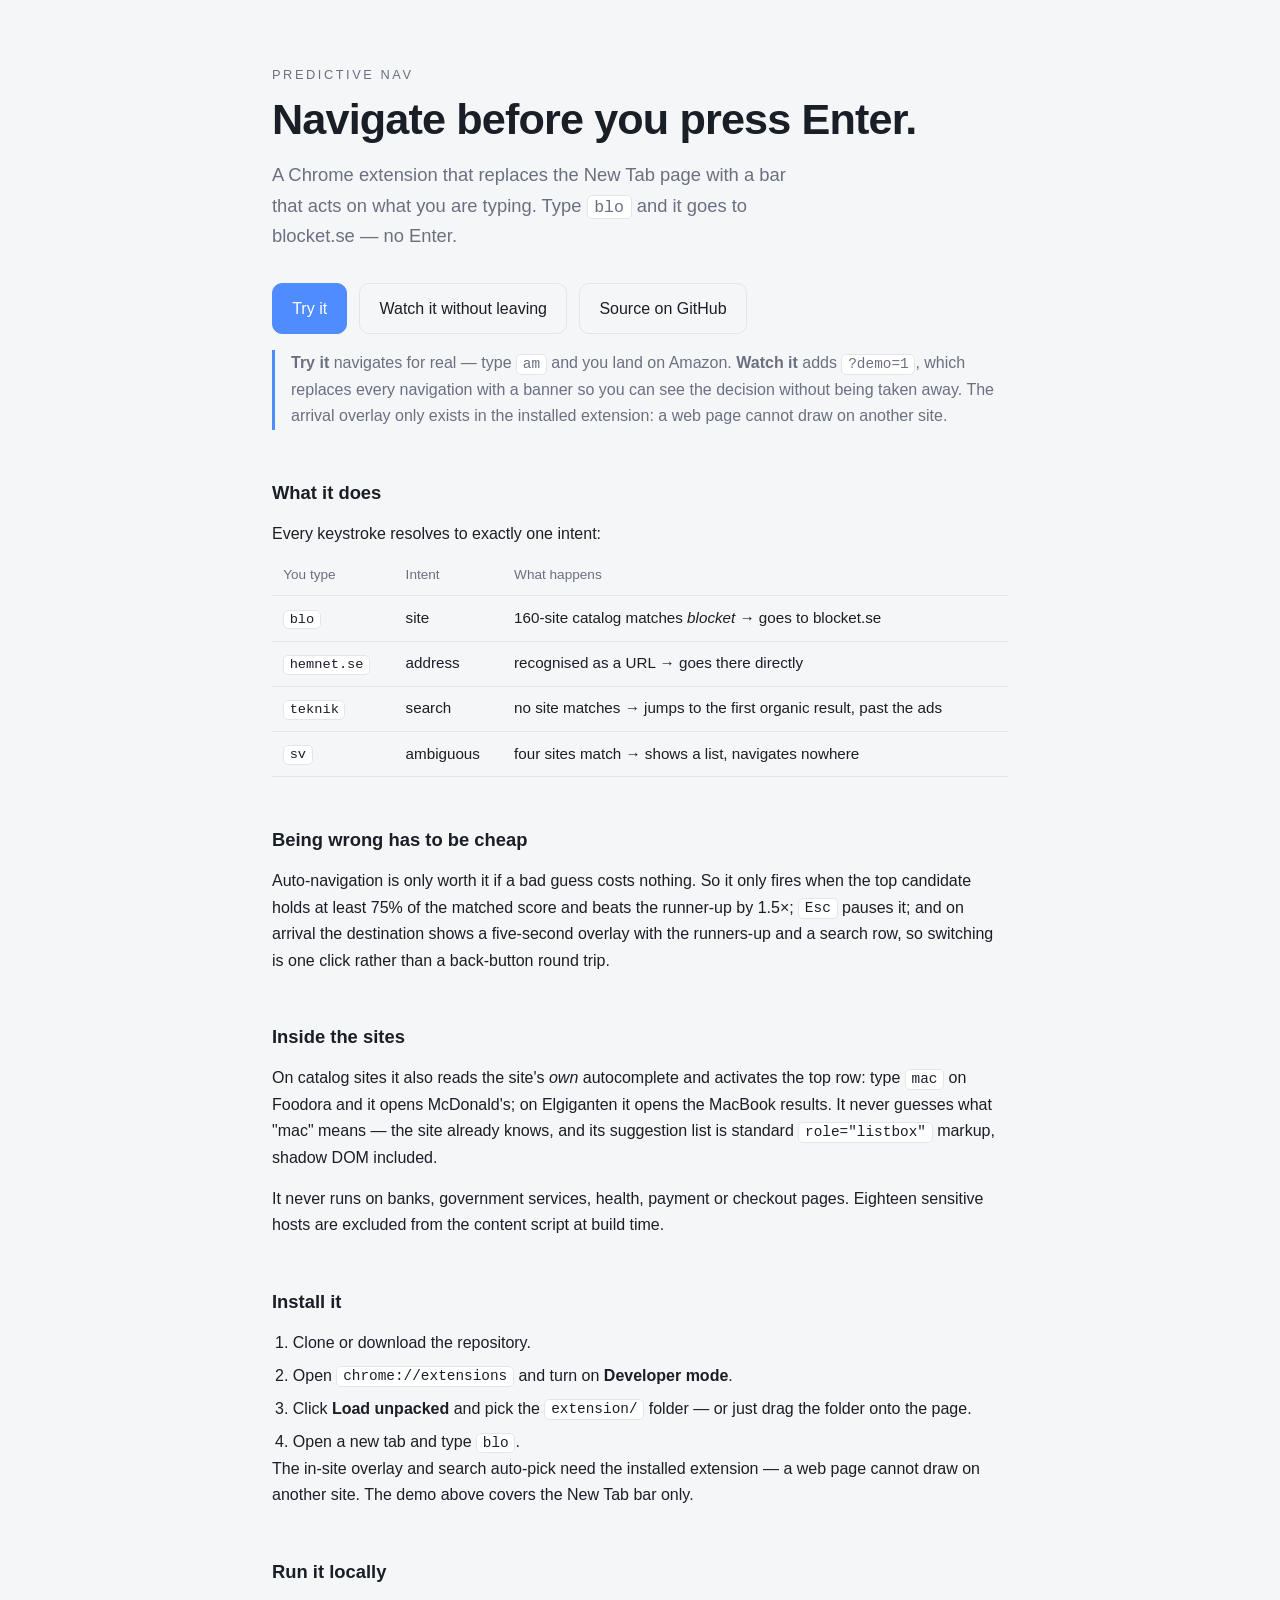
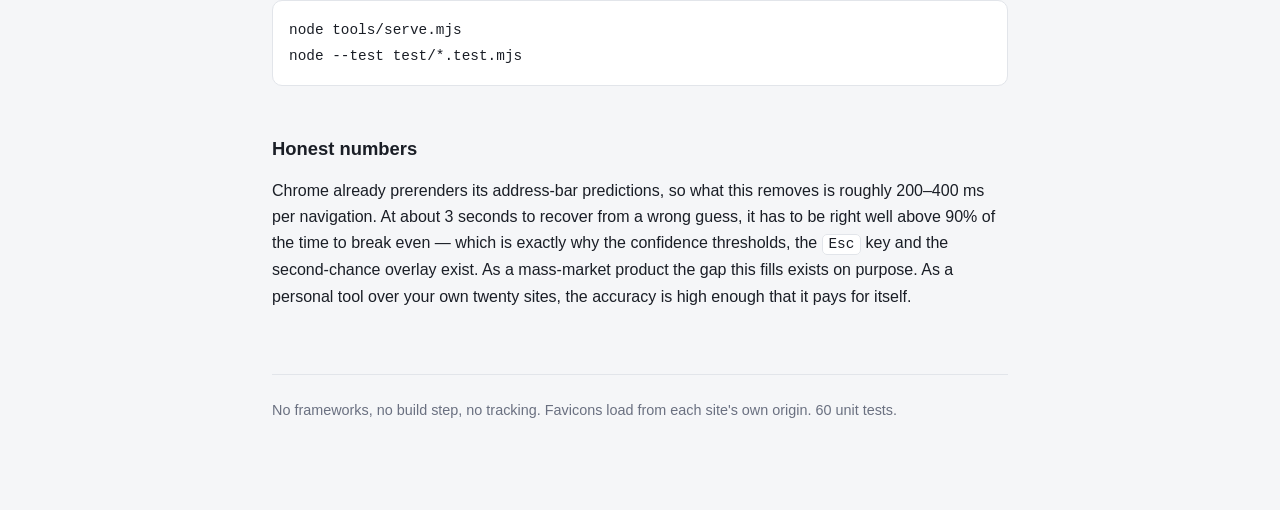
==== index.html @ 065c059c "Drop the demo preview panel — it read as a gate before navigating Demo mode rendered the arrival ove" ====
<!doctype html>
<html lang="en">
  <head>
    <meta charset="utf-8" />
    <meta name="viewport" content="width=device-width, initial-scale=1" />
    <title>Predictive Nav — navigate before you press Enter</title>
    <meta
      name="description"
      content="A Chrome extension that predicts the site you are typing and navigates before you press Enter."
    />
    <style>
      :root {
        --bg: #0f1115;
        --surface: #1a1e26;
        --text: #e8eaf0;
        --text-dim: #8a90a0;
        --accent: #4f8cff;
        --border: #262b36;
      }
      @media (prefers-color-scheme: light) {
        :root {
          --bg: #f5f6f8;
          --surface: #fff;
          --text: #1a1e26;
          --text-dim: #6a7080;
          --border: #e2e5ea;
        }
      }
      * {
        box-sizing: border-box;
        margin: 0;
      }
      body {
        background: var(--bg);
        color: var(--text);
        font: 16px/1.65 -apple-system, BlinkMacSystemFont, "Segoe UI", sans-serif;
        padding: 4rem 1.5rem 6rem;
      }
      main {
        max-width: 46rem;
        margin: 0 auto;
      }
      .eyebrow {
        font-size: 0.8rem;
        letter-spacing: 0.2em;
        text-transform: uppercase;
        color: var(--text-dim);
      }
      h1 {
        font-size: clamp(1.9rem, 5vw, 2.7rem);
        line-height: 1.15;
        margin: 0.6rem 0 1rem;
        letter-spacing: -0.02em;
      }
      .lede {
        font-size: 1.15rem;
        color: var(--text-dim);
        max-width: 34rem;
      }
      h2 {
        font-size: 1.15rem;
        margin: 3rem 0 0.8rem;
      }
      p + p {
        margin-top: 0.9rem;
      }
      a {
        color: var(--accent);
      }
      .actions {
        display: flex;
        flex-wrap: wrap;
        gap: 0.75rem;
        margin-top: 2rem;
      }
      .btn {
        display: inline-block;
        padding: 0.7rem 1.2rem;
        border-radius: 10px;
        border: 1px solid var(--border);
        text-decoration: none;
        color: var(--text);
        font-weight: 500;
      }
      .btn.primary {
        background: var(--accent);
        border-color: var(--accent);
        color: #fff;
      }
      table {
        width: 100%;
        border-collapse: collapse;
        margin-top: 0.5rem;
        font-size: 0.95rem;
      }
      th,
      td {
        text-align: left;
        padding: 0.55rem 0.7rem;
        border-bottom: 1px solid var(--border);
        vertical-align: top;
      }
      th {
        color: var(--text-dim);
        font-weight: 500;
        font-size: 0.85rem;
      }
      code,
      kbd {
        font-family: ui-monospace, SFMono-Regular, Menlo, monospace;
        font-size: 0.9em;
        background: var(--surface);
        border: 1px solid var(--border);
        border-radius: 5px;
        padding: 0.1em 0.4em;
      }
      pre {
        background: var(--surface);
        border: 1px solid var(--border);
        border-radius: 10px;
        padding: 1rem;
        overflow-x: auto;
        margin-top: 0.8rem;
      }
      pre code {
        background: none;
        border: 0;
        padding: 0;
      }
      .note {
        border-left: 3px solid var(--accent);
        padding-left: 1rem;
        color: var(--text-dim);
        margin-top: 1rem;
      }
      ol {
        padding-left: 1.3rem;
      }
      li + li {
        margin-top: 0.4rem;
      }
      footer {
        margin-top: 4rem;
        padding-top: 1.5rem;
        border-top: 1px solid var(--border);
        color: var(--text-dim);
        font-size: 0.9rem;
      }
    </style>
  </head>
  <body>
    <main>
      <p class="eyebrow">Predictive Nav</p>
      <h1>Navigate before you press Enter.</h1>
      <p class="lede">
        A Chrome extension that replaces the New Tab page with a bar that acts on what
        you are typing. Type <code>blo</code> and it goes to blocket.se — no Enter.
      </p>

      <div class="actions">
        <a class="btn primary" href="extension/newtab.html">Try it</a>
        <a class="btn" href="extension/newtab.html?demo=1">Watch it without leaving</a>
        <a class="btn" href="https://github.com/josefanderberg/predictive-nav">Source on GitHub</a>
      </div>

      <p class="note">
        <strong>Try it</strong> navigates for real — type <code>am</code> and you land on
        Amazon. <strong>Watch it</strong> adds <code>?demo=1</code>, which replaces every
        navigation with a banner so you can see the decision without being taken away.
        The arrival overlay only exists in the installed extension: a web page cannot
        draw on another site.
      </p>

      <h2>What it does</h2>
      <p>Every keystroke resolves to exactly one intent:</p>
      <table>
        <tr>
          <th>You type</th>
          <th>Intent</th>
          <th>What happens</th>
        </tr>
        <tr>
          <td><code>blo</code></td>
          <td>site</td>
          <td>160-site catalog matches <em>blocket</em> → goes to blocket.se</td>
        </tr>
        <tr>
          <td><code>hemnet.se</code></td>
          <td>address</td>
          <td>recognised as a URL → goes there directly</td>
        </tr>
        <tr>
          <td><code>teknik</code></td>
          <td>search</td>
          <td>no site matches → jumps to the first organic result, past the ads</td>
        </tr>
        <tr>
          <td><code>sv</code></td>
          <td>ambiguous</td>
          <td>four sites match → shows a list, navigates nowhere</td>
        </tr>
      </table>

      <h2>Being wrong has to be cheap</h2>
      <p>
        Auto-navigation is only worth it if a bad guess costs nothing. So it only fires
        when the top candidate holds at least 75% of the matched score and beats the
        runner-up by 1.5×; <kbd>Esc</kbd> pauses it; and on arrival the destination shows
        a five-second overlay with the runners-up and a search row, so switching is one
        click rather than a back-button round trip.
      </p>

      <h2>Inside the sites</h2>
      <p>
        On catalog sites it also reads the site's <em>own</em> autocomplete and activates
        the top row: type <code>mac</code> on Foodora and it opens McDonald's; on
        Elgiganten it opens the MacBook results. It never guesses what "mac" means — the
        site already knows, and its suggestion list is standard
        <code>role="listbox"</code> markup, shadow DOM included.
      </p>
      <p>
        It never runs on banks, government services, health, payment or checkout pages.
        Eighteen sensitive hosts are excluded from the content script at build time.
      </p>

      <h2>Install it</h2>
      <ol>
        <li>Clone or download the repository.</li>
        <li>Open <code>chrome://extensions</code> and turn on <strong>Developer mode</strong>.</li>
        <li>Click <strong>Load unpacked</strong> and pick the <code>extension/</code> folder — or just drag the folder onto the page.</li>
        <li>Open a new tab and type <code>blo</code>.</li>
      </ol>
      <p>
        The in-site overlay and search auto-pick need the installed extension — a web page
        cannot draw on another site. The demo above covers the New Tab bar only.
      </p>

      <h2>Run it locally</h2>
      <pre><code>node tools/serve.mjs
node --test test/*.test.mjs</code></pre>

      <h2>Honest numbers</h2>
      <p>
        Chrome already prerenders its address-bar predictions, so what this removes is
        roughly 200–400 ms per navigation. At about 3 seconds to recover from a wrong
        guess, it has to be right well above 90% of the time to break even — which is
        exactly why the confidence thresholds, the <kbd>Esc</kbd> key and the
        second-chance overlay exist. As a mass-market product the gap this fills exists
        on purpose. As a personal tool over your own twenty sites, the accuracy is high
        enough that it pays for itself.
      </p>

      <footer>
        No frameworks, no build step, no tracking. Favicons load from each site's own
        origin. 60 unit tests.
      </footer>
    </main>
  </body>
</html>
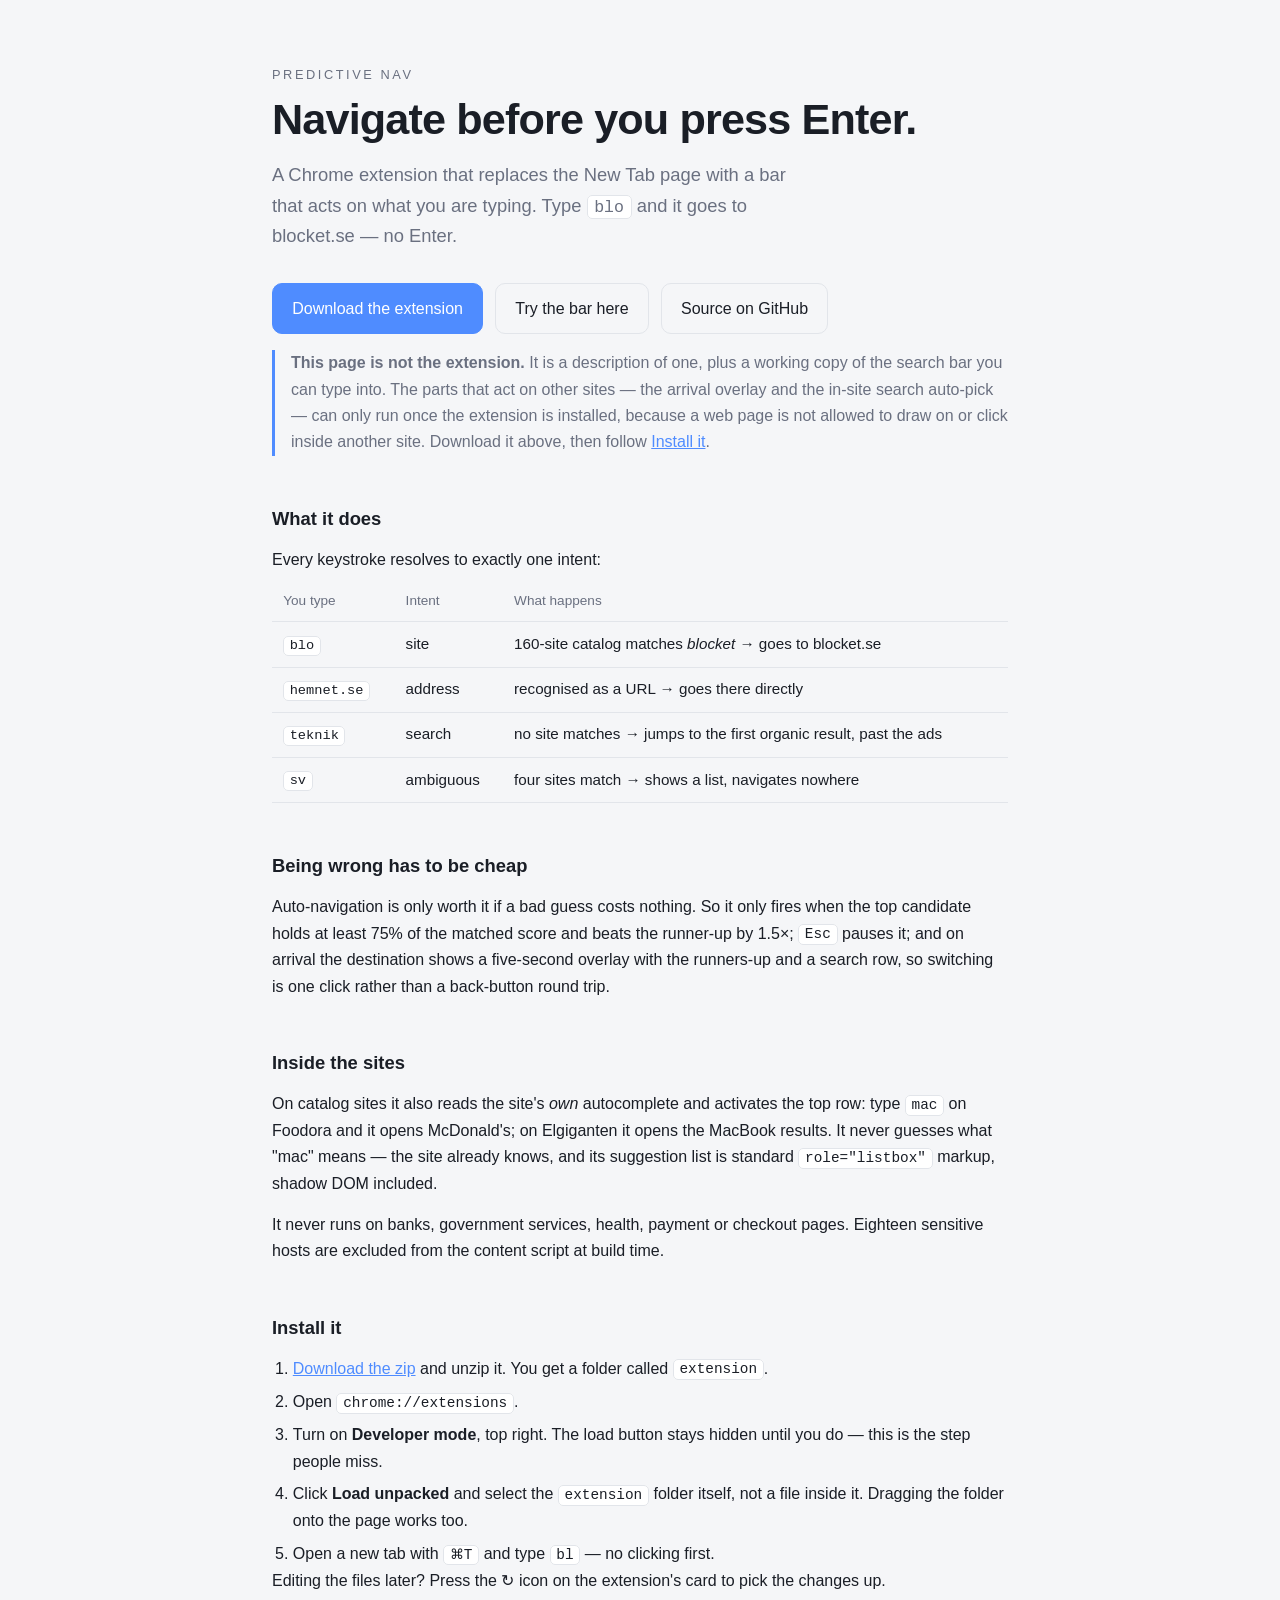
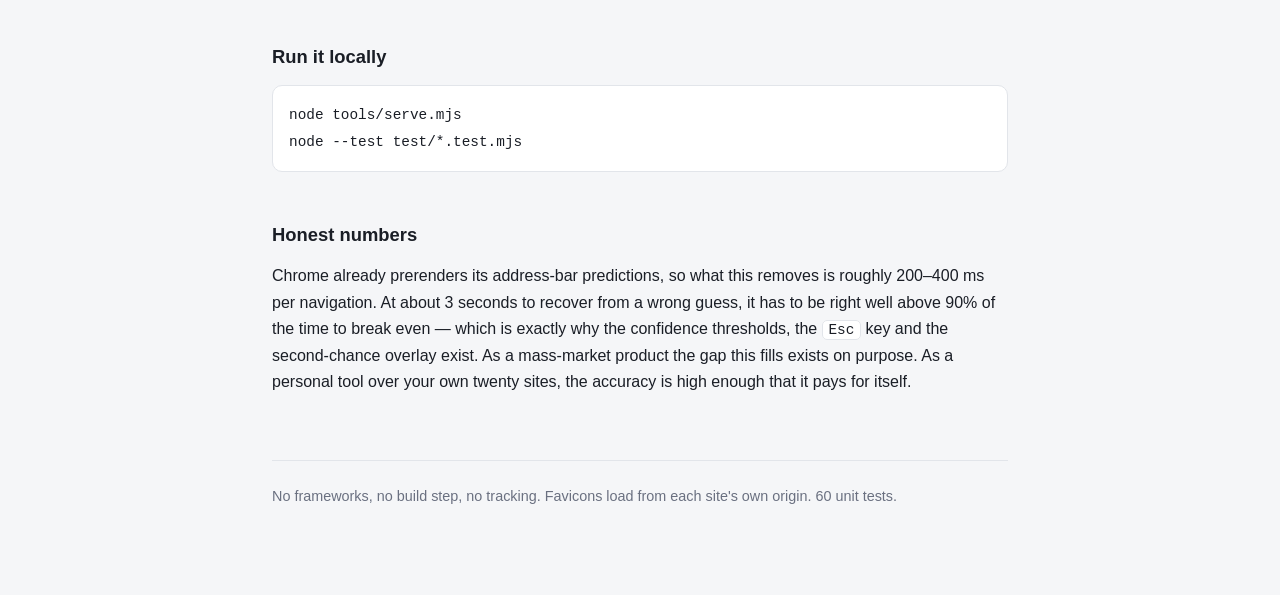
==== commit 02f7abb6: "Ship a downloadable build and say what the page is not The site described an extension without offer" ====
--- a/index.html
+++ b/index.html
@@ -158,17 +158,22 @@
       </p>
 
       <div class="actions">
-        <a class="btn primary" href="extension/newtab.html">Try it</a>
-        <a class="btn" href="extension/newtab.html?demo=1">Watch it without leaving</a>
+        <a
+          class="btn primary"
+          href="https://github.com/josefanderberg/predictive-nav/releases/latest/download/predictive-nav-extension.zip"
+          >Download the extension</a
+        >
+        <a class="btn" href="extension/newtab.html">Try the bar here</a>
         <a class="btn" href="https://github.com/josefanderberg/predictive-nav">Source on GitHub</a>
       </div>
 
       <p class="note">
-        <strong>Try it</strong> navigates for real — type <code>am</code> and you land on
-        Amazon. <strong>Watch it</strong> adds <code>?demo=1</code>, which replaces every
-        navigation with a banner so you can see the decision without being taken away.
-        The arrival overlay only exists in the installed extension: a web page cannot
-        draw on another site.
+        <strong>This page is not the extension.</strong> It is a description of one, plus
+        a working copy of the search bar you can type into. The parts that act on other
+        sites — the arrival overlay and the in-site search auto-pick — can only run once
+        the extension is installed, because a web page is not allowed to draw on or click
+        inside another site. Download it above, then follow
+        <a href="#install">Install it</a>.
       </p>
 
       <h2>What it does</h2>
@@ -223,16 +228,29 @@
         Eighteen sensitive hosts are excluded from the content script at build time.
       </p>
 
-      <h2>Install it</h2>
+      <h2 id="install">Install it</h2>
       <ol>
-        <li>Clone or download the repository.</li>
-        <li>Open <code>chrome://extensions</code> and turn on <strong>Developer mode</strong>.</li>
-        <li>Click <strong>Load unpacked</strong> and pick the <code>extension/</code> folder — or just drag the folder onto the page.</li>
-        <li>Open a new tab and type <code>blo</code>.</li>
+        <li>
+          <a
+            href="https://github.com/josefanderberg/predictive-nav/releases/latest/download/predictive-nav-extension.zip"
+            >Download the zip</a
+          >
+          and unzip it. You get a folder called <code>extension</code>.
+        </li>
+        <li>Open <code>chrome://extensions</code>.</li>
+        <li>
+          Turn on <strong>Developer mode</strong>, top right. The load button stays hidden
+          until you do — this is the step people miss.
+        </li>
+        <li>
+          Click <strong>Load unpacked</strong> and select the <code>extension</code>
+          folder itself, not a file inside it. Dragging the folder onto the page works too.
+        </li>
+        <li>Open a new tab with <kbd>⌘T</kbd> and type <code>bl</code> — no clicking first.</li>
       </ol>
       <p>
-        The in-site overlay and search auto-pick need the installed extension — a web page
-        cannot draw on another site. The demo above covers the New Tab bar only.
+        Editing the files later? Press the ↻ icon on the extension's card to pick the
+        changes up.
       </p>
 
       <h2>Run it locally</h2>
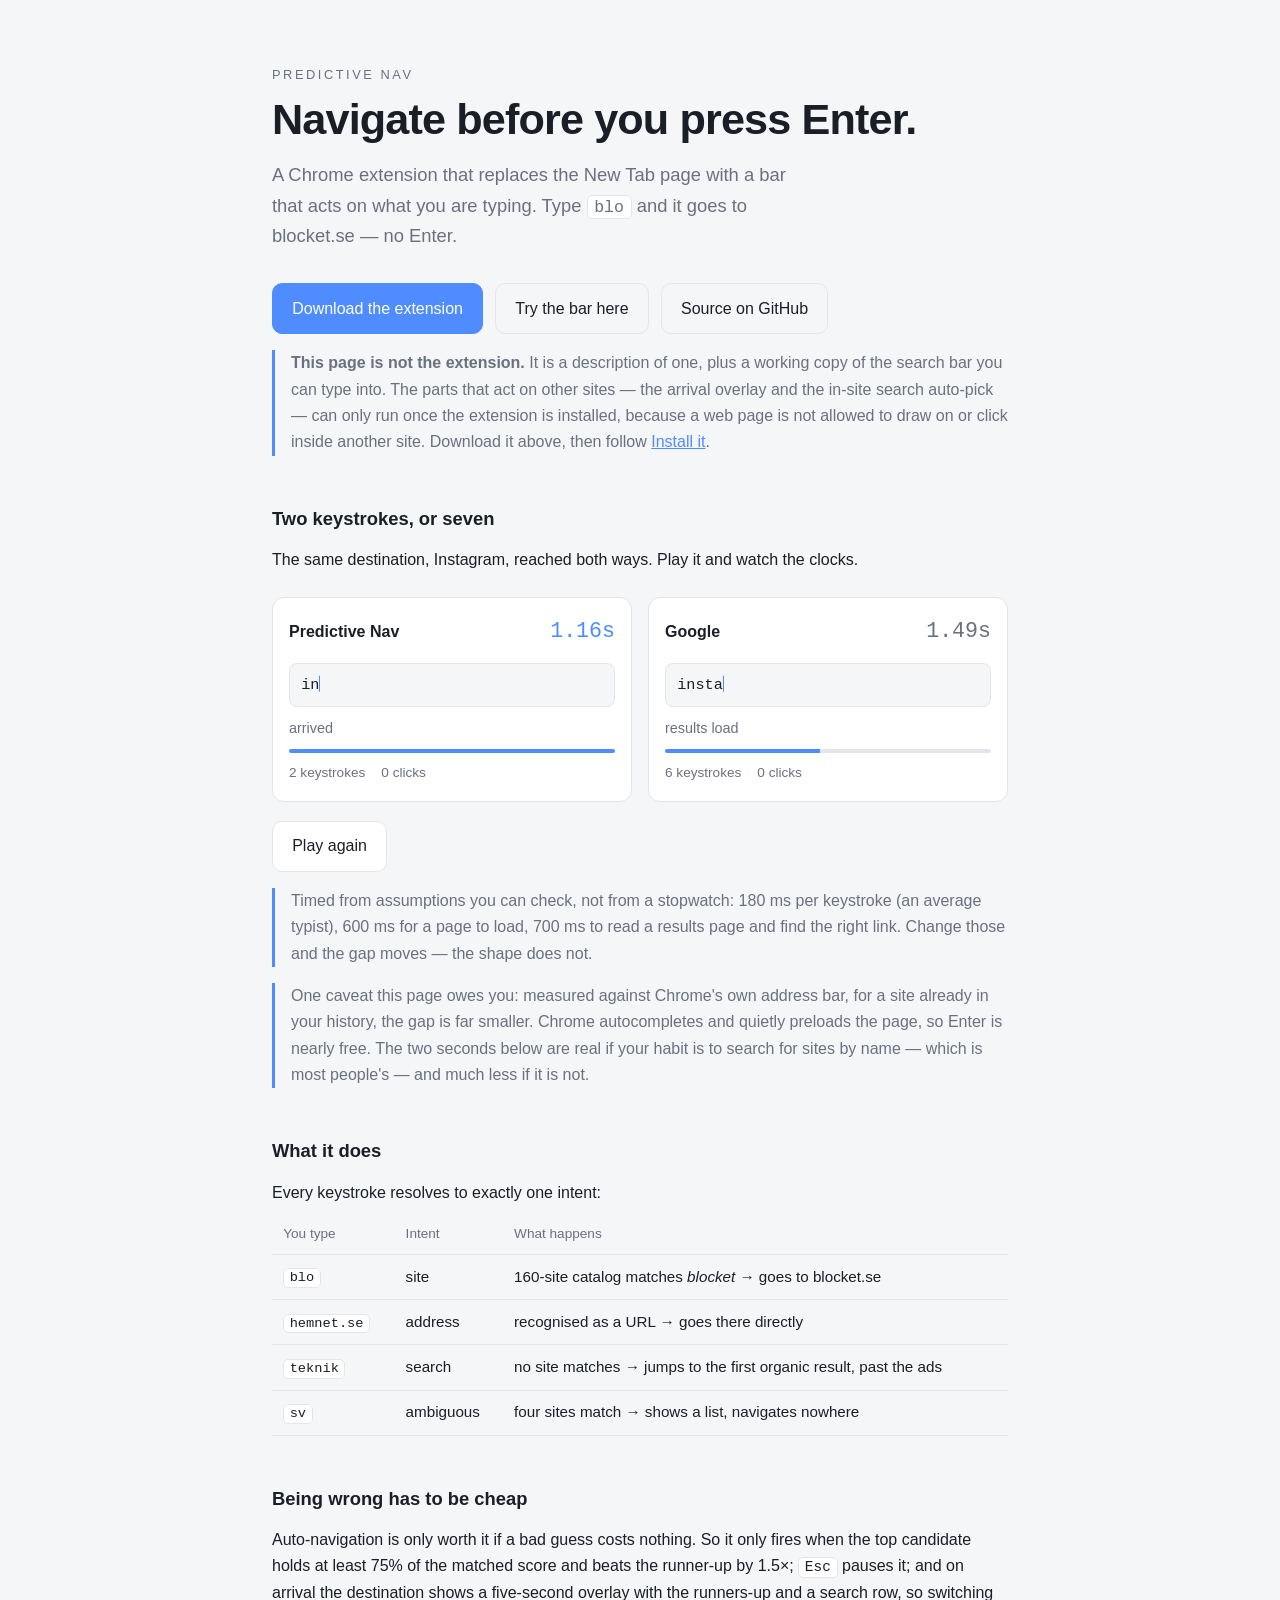
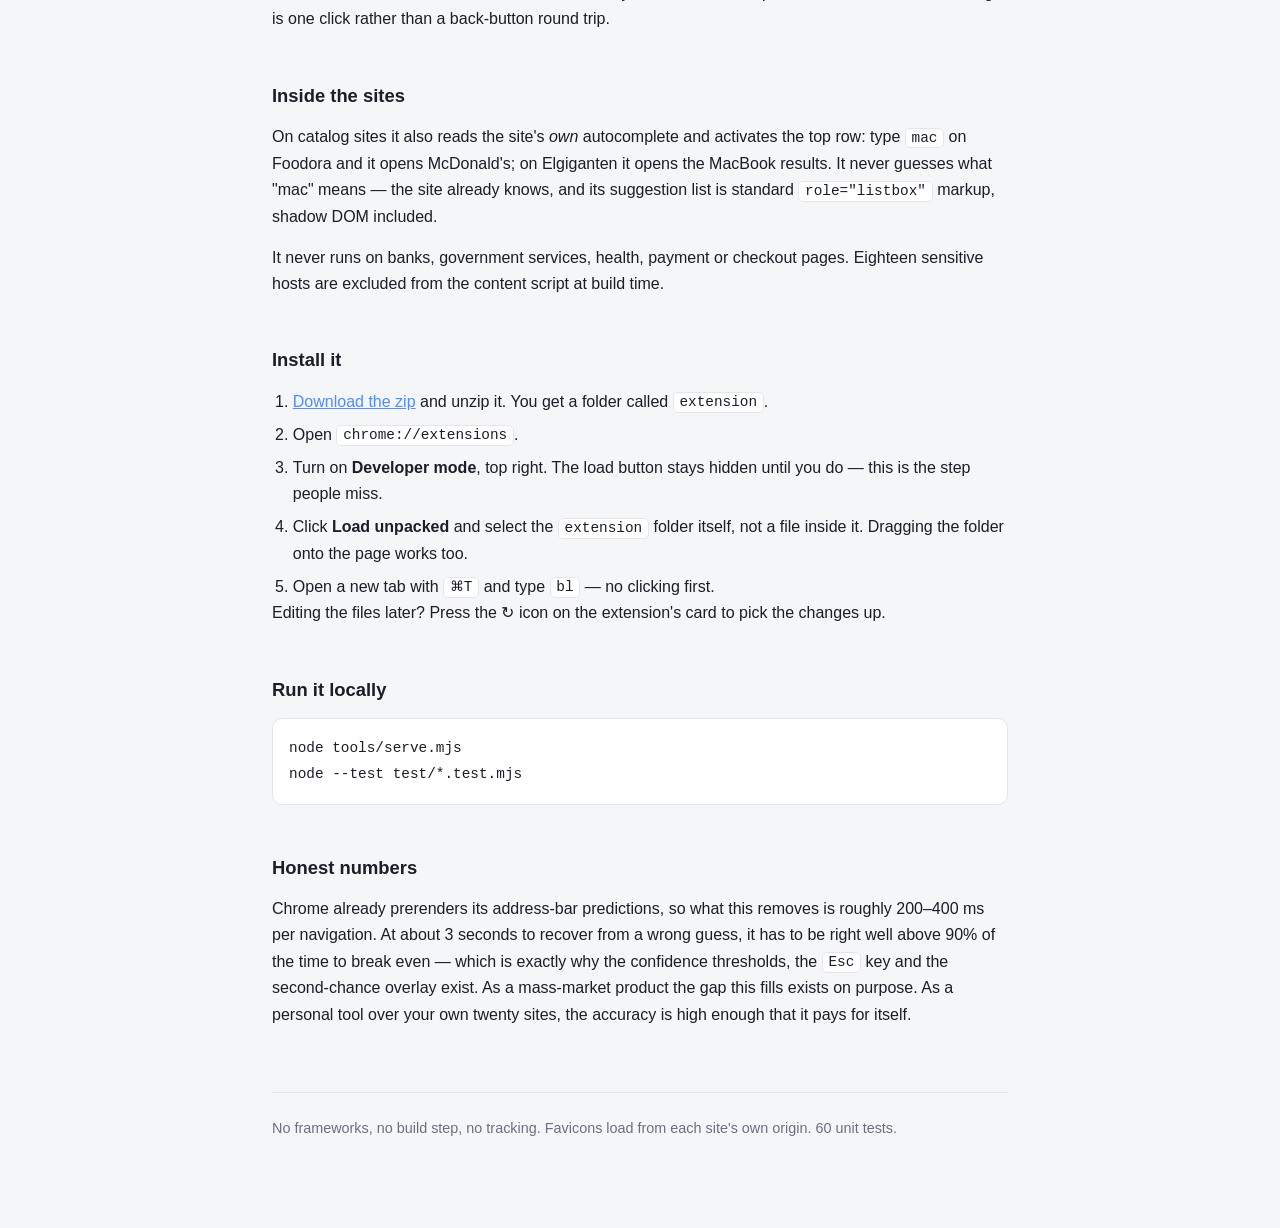
==== commit b0192f4b: "commit" ====
--- a/index.html
+++ b/index.html
@@ -139,6 +139,112 @@
       li + li {
         margin-top: 0.4rem;
       }
+      /* --- the race ------------------------------------------------------ */
+      .race {
+        display: grid;
+        gap: 1rem;
+        margin-top: 1.5rem;
+      }
+      @media (min-width: 40rem) {
+        .race {
+          grid-template-columns: 1fr 1fr;
+        }
+      }
+      .lane {
+        border: 1px solid var(--border);
+        border-radius: 12px;
+        padding: 1rem;
+        background: var(--surface);
+      }
+      .lane-head {
+        display: flex;
+        justify-content: space-between;
+        align-items: baseline;
+        gap: 1rem;
+      }
+      .lane-name {
+        font-weight: 600;
+      }
+      .lane-clock {
+        font-family: ui-monospace, SFMono-Regular, Menlo, monospace;
+        font-variant-numeric: tabular-nums;
+        font-size: 1.35rem;
+        color: var(--text-dim);
+      }
+      .lane[data-done="true"] .lane-clock {
+        color: var(--accent);
+      }
+      .lane-screen {
+        margin-top: 0.8rem;
+        padding: 0.55rem 0.7rem;
+        min-height: 2.4rem;
+        border: 1px solid var(--border);
+        border-radius: 8px;
+        background: var(--bg);
+        font-family: ui-monospace, SFMono-Regular, Menlo, monospace;
+        font-size: 0.95rem;
+        white-space: pre;
+        overflow: hidden;
+      }
+      .caret {
+        display: inline-block;
+        width: 1px;
+        height: 1.05em;
+        translate: 0 0.18em;
+        background: var(--accent);
+      }
+      .lane[data-typing="true"] .caret {
+        animation: blink 1s steps(1) infinite;
+      }
+      @keyframes blink {
+        50% {
+          opacity: 0;
+        }
+      }
+      .lane-step {
+        margin-top: 0.6rem;
+        font-size: 0.9rem;
+        color: var(--text-dim);
+        min-height: 1.4em;
+      }
+      .lane-bar {
+        margin-top: 0.5rem;
+        height: 4px;
+        border-radius: 2px;
+        background: var(--border);
+        overflow: hidden;
+      }
+      .lane-bar i {
+        display: block;
+        height: 100%;
+        width: 0;
+        background: var(--accent);
+      }
+      .lane-tally {
+        display: flex;
+        gap: 1rem;
+        margin-top: 0.6rem;
+        font-size: 0.85rem;
+        color: var(--text-dim);
+        font-variant-numeric: tabular-nums;
+      }
+      .race-controls {
+        display: flex;
+        align-items: center;
+        gap: 1rem;
+        flex-wrap: wrap;
+        margin-top: 1.2rem;
+      }
+      .verdict {
+        color: var(--accent);
+        font-weight: 500;
+      }
+      button.btn {
+        font: inherit;
+        cursor: pointer;
+        background: var(--surface);
+      }
+
       footer {
         margin-top: 4rem;
         padding-top: 1.5rem;
@@ -174,6 +280,55 @@
         the extension is installed, because a web page is not allowed to draw on or click
         inside another site. Download it above, then follow
         <a href="#install">Install it</a>.
+      </p>
+
+      <h2 id="race-heading">Two keystrokes, or seven</h2>
+      <p>
+        The same destination, Instagram, reached both ways. Play it and watch the
+        clocks.
+      </p>
+
+      <div class="race" id="race">
+        <div class="lane" data-lane="nav">
+          <div class="lane-head">
+            <span class="lane-name">Predictive Nav</span>
+            <span class="lane-clock">0.00s</span>
+          </div>
+          <div class="lane-screen"><span class="lane-typed"></span><b class="caret"></b></div>
+          <div class="lane-step">ready</div>
+          <div class="lane-bar"><i></i></div>
+          <div class="lane-tally"><span class="keys">0 keystrokes</span><span class="clicks">0 clicks</span></div>
+        </div>
+
+        <div class="lane" data-lane="google">
+          <div class="lane-head">
+            <span class="lane-name">Google</span>
+            <span class="lane-clock">0.00s</span>
+          </div>
+          <div class="lane-screen"><span class="lane-typed"></span><b class="caret"></b></div>
+          <div class="lane-step">ready</div>
+          <div class="lane-bar"><i></i></div>
+          <div class="lane-tally"><span class="keys">0 keystrokes</span><span class="clicks">0 clicks</span></div>
+        </div>
+      </div>
+
+      <p class="race-controls">
+        <button class="btn" id="replay" type="button">Play again</button>
+        <span id="verdict" class="verdict"></span>
+      </p>
+
+      <p class="note">
+        Timed from assumptions you can check, not from a stopwatch: 180&nbsp;ms per
+        keystroke (an average typist), 600&nbsp;ms for a page to load, 700&nbsp;ms to
+        read a results page and find the right link. Change those and the gap moves —
+        the shape does not.
+      </p>
+      <p class="note">
+        One caveat this page owes you: measured against Chrome's own address bar,
+        for a site already in your history, the gap is far smaller. Chrome
+        autocompletes and quietly preloads the page, so Enter is nearly free. The
+        two seconds below are real if your habit is to search for sites by name —
+        which is most people's — and much less if it is not.
       </p>
 
       <h2>What it does</h2>
@@ -273,5 +428,129 @@
         origin. 60 unit tests.
       </footer>
     </main>
+
+    <script>
+      /**
+       * Plays both routes to Instagram on one clock.
+       *
+       * Every duration below is an assumption stated on the page rather than a
+       * measurement, so the animation can be checked by arithmetic instead of
+       * taken on trust.
+       */
+      (() => {
+        const KEY = 180; // one keystroke, average typist
+        const LOAD = 600; // a page appearing
+        const SCAN = 700; // reading a results page for the right link
+        const CLICK = 150; // moving to a link and pressing it
+
+        const key = (ch) => ({ ms: KEY, type: "key", ch, label: `type “${ch}”` });
+        const ROUTES = {
+          nav: [
+            key("i"),
+            key("n"),
+            { ms: 200, label: "predicts instagram" },
+            { ms: LOAD, label: "instagram.com loads" },
+          ],
+          google: [
+            key("i"),
+            key("n"),
+            key("s"),
+            key("t"),
+            key("a"),
+            { ms: KEY, type: "key", label: "press Enter" },
+            { ms: LOAD, label: "results load" },
+            { ms: SCAN, label: "find the link" },
+            { ms: CLICK, type: "click", label: "click it" },
+            { ms: LOAD, label: "instagram.com loads" },
+          ],
+        };
+
+        const total = (steps) => steps.reduce((sum, s) => sum + s.ms, 0);
+        const lanes = [...document.querySelectorAll(".lane")].map((el) => ({
+          el,
+          steps: ROUTES[el.dataset.lane],
+          parts: {
+            clock: el.querySelector(".lane-clock"),
+            typed: el.querySelector(".lane-typed"),
+            step: el.querySelector(".lane-step"),
+            bar: el.querySelector(".lane-bar i"),
+            keys: el.querySelector(".keys"),
+            clicks: el.querySelector(".clicks"),
+          },
+          finish: total(ROUTES[el.dataset.lane]),
+        }));
+
+        const longest = Math.max(...lanes.map((l) => l.finish));
+        const verdict = document.getElementById("verdict");
+        const plural = (n, word) => `${n} ${word}${n === 1 ? "" : "s"}`;
+
+        /** Draw one lane as it stands `elapsed` ms into the run. */
+        function draw(lane, elapsed) {
+          const at = Math.min(elapsed, lane.finish);
+          let seen = 0;
+          let typed = "";
+          let keys = 0;
+          let clicks = 0;
+          let label = "done";
+
+          for (const step of lane.steps) {
+            const complete = at >= seen + step.ms;
+            if (complete) {
+              if (step.ch) typed += step.ch;
+              if (step.type === "key") keys++;
+              if (step.type === "click") clicks++;
+            } else if (at >= seen) {
+              label = step.label;
+              break;
+            }
+            seen += step.ms;
+          }
+
+          lane.el.dataset.done = String(at >= lane.finish);
+          lane.el.dataset.typing = String(at < lane.finish);
+          lane.parts.clock.textContent = `${(at / 1000).toFixed(2)}s`;
+          lane.parts.typed.textContent = typed;
+          lane.parts.step.textContent = at >= lane.finish ? "arrived" : label;
+          lane.parts.bar.style.width = `${(at / lane.finish) * 100}%`;
+          lane.parts.keys.textContent = plural(keys, "keystroke");
+          lane.parts.clicks.textContent = plural(clicks, "click");
+        }
+
+        function settle() {
+          const [fast, slow] = [...lanes].sort((a, b) => a.finish - b.finish);
+          const saved = ((slow.finish - fast.finish) / 1000).toFixed(1);
+          verdict.textContent = `${saved}s and 4 keystrokes shorter`;
+        }
+
+        let running = null;
+        function play() {
+          cancelAnimationFrame(running);
+          verdict.textContent = "";
+          const started = performance.now();
+          const tick = (now) => {
+            const elapsed = now - started;
+            for (const lane of lanes) draw(lane, elapsed);
+            if (elapsed < longest) running = requestAnimationFrame(tick);
+            else settle();
+          };
+          running = requestAnimationFrame(tick);
+        }
+
+        document.getElementById("replay").addEventListener("click", play);
+
+        // Someone who asked for less motion still gets the numbers, just not
+        // the animation.
+        if (matchMedia("(prefers-reduced-motion: reduce)").matches) {
+          for (const lane of lanes) draw(lane, lane.finish);
+          settle();
+        } else {
+          new IntersectionObserver((entries, self) => {
+            if (!entries.some((e) => e.isIntersecting)) return;
+            self.disconnect();
+            play();
+          }).observe(document.getElementById("race"));
+        }
+      })();
+    </script>
   </body>
 </html>
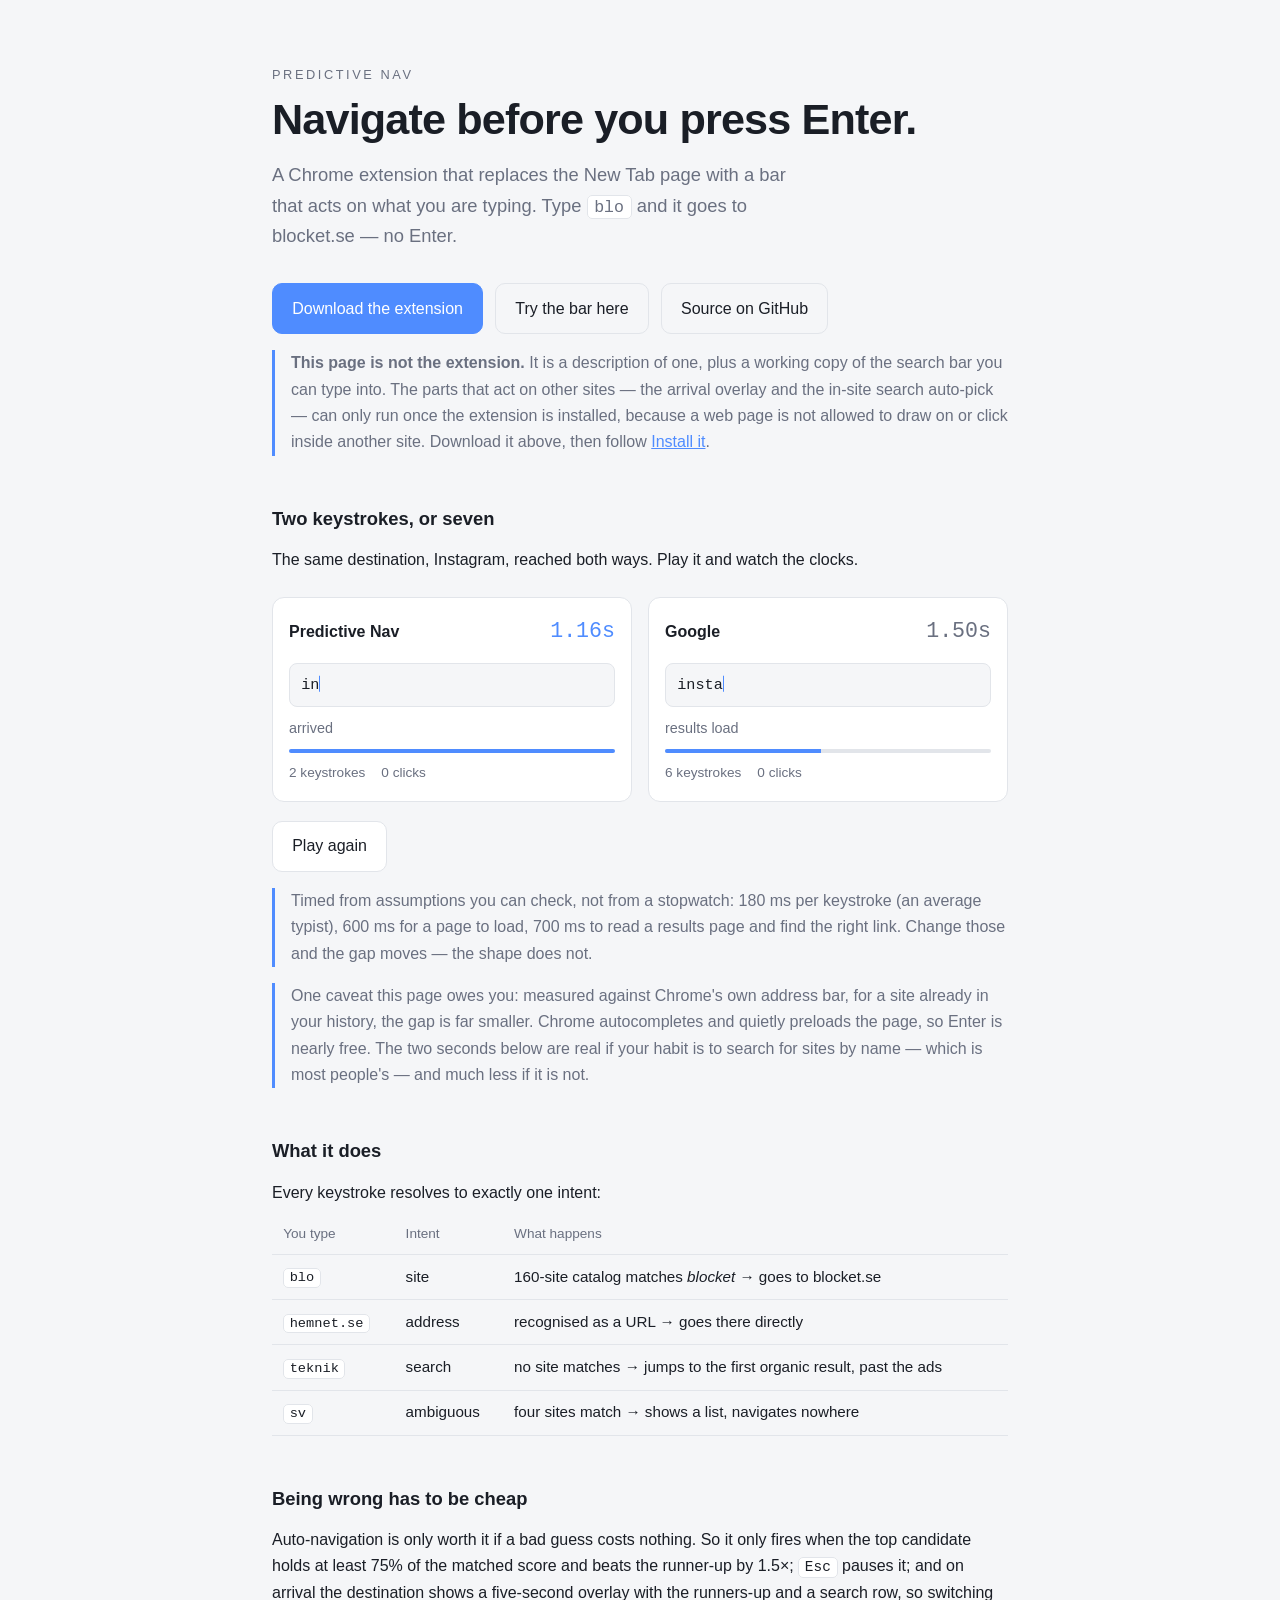
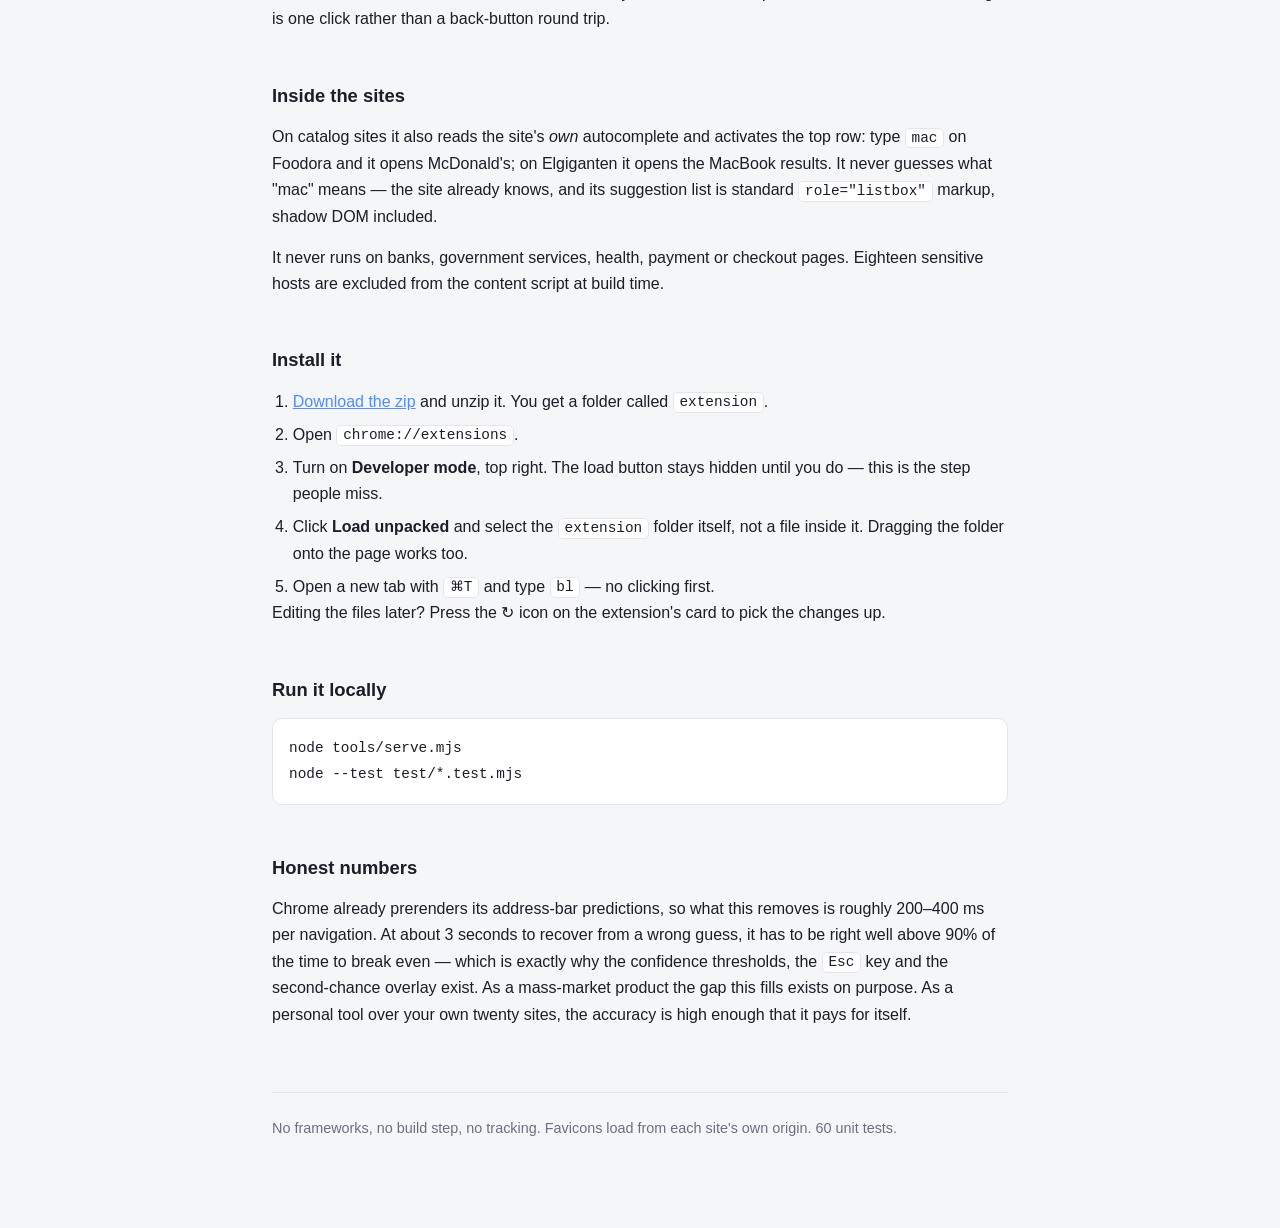
==== commit 29d879da: "Bare bar by default, settings behind the count, and a visible countdown Three changes to how the bar" ====
--- a/index.html
+++ b/index.html
@@ -530,13 +530,28 @@
           const tick = (now) => {
             const elapsed = now - started;
             for (const lane of lanes) draw(lane, elapsed);
-            if (elapsed < longest) running = requestAnimationFrame(tick);
-            else settle();
+            if (elapsed < longest) {
+              running = requestAnimationFrame(tick);
+            } else {
+              running = null;
+              settle();
+            }
           };
           running = requestAnimationFrame(tick);
         }
 
         document.getElementById("replay").addEventListener("click", play);
+
+        // A hidden tab stops serving animation frames, which would otherwise
+        // leave the run frozen part-way with a clock that lies. Jump it to the
+        // end instead: the numbers are the point, the motion is decoration.
+        document.addEventListener("visibilitychange", () => {
+          if (!document.hidden || running === null) return;
+          cancelAnimationFrame(running);
+          running = null;
+          for (const lane of lanes) draw(lane, lane.finish);
+          settle();
+        });
 
         // Someone who asked for less motion still gets the numbers, just not
         // the animation.
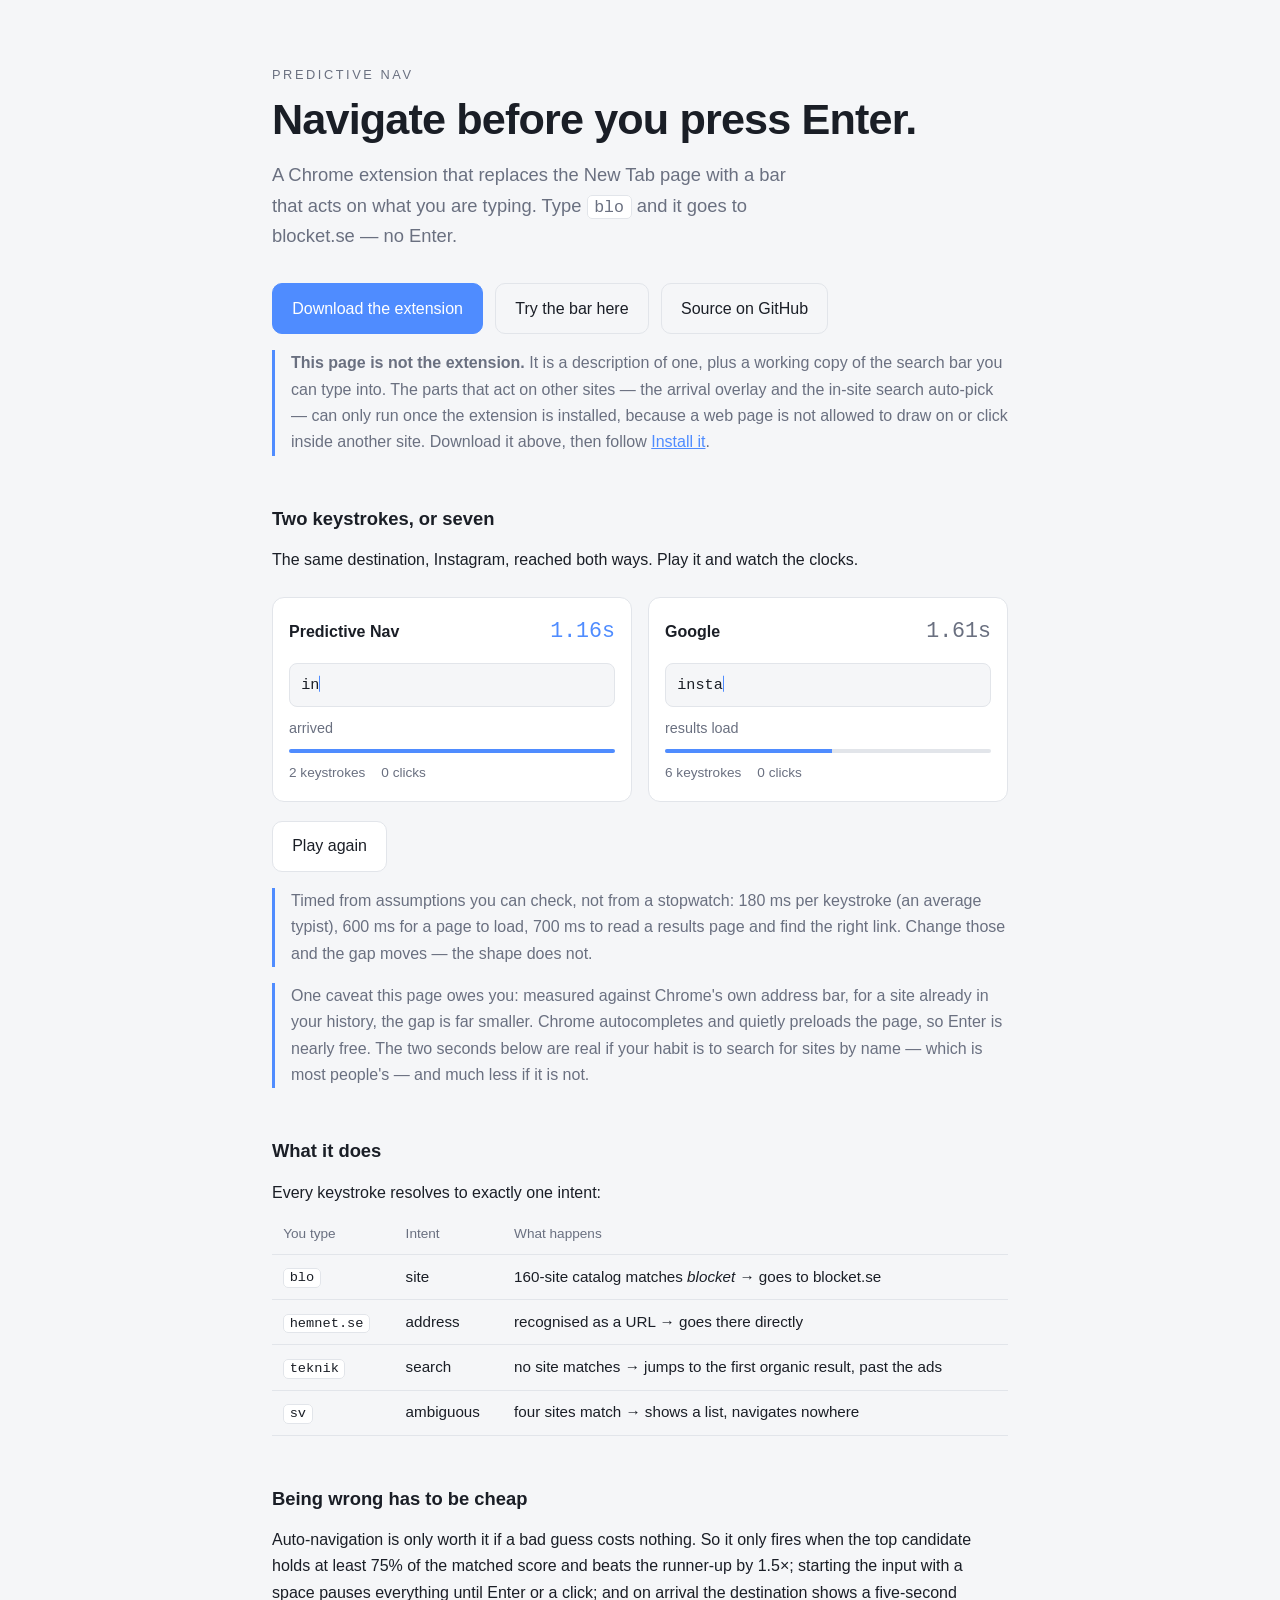
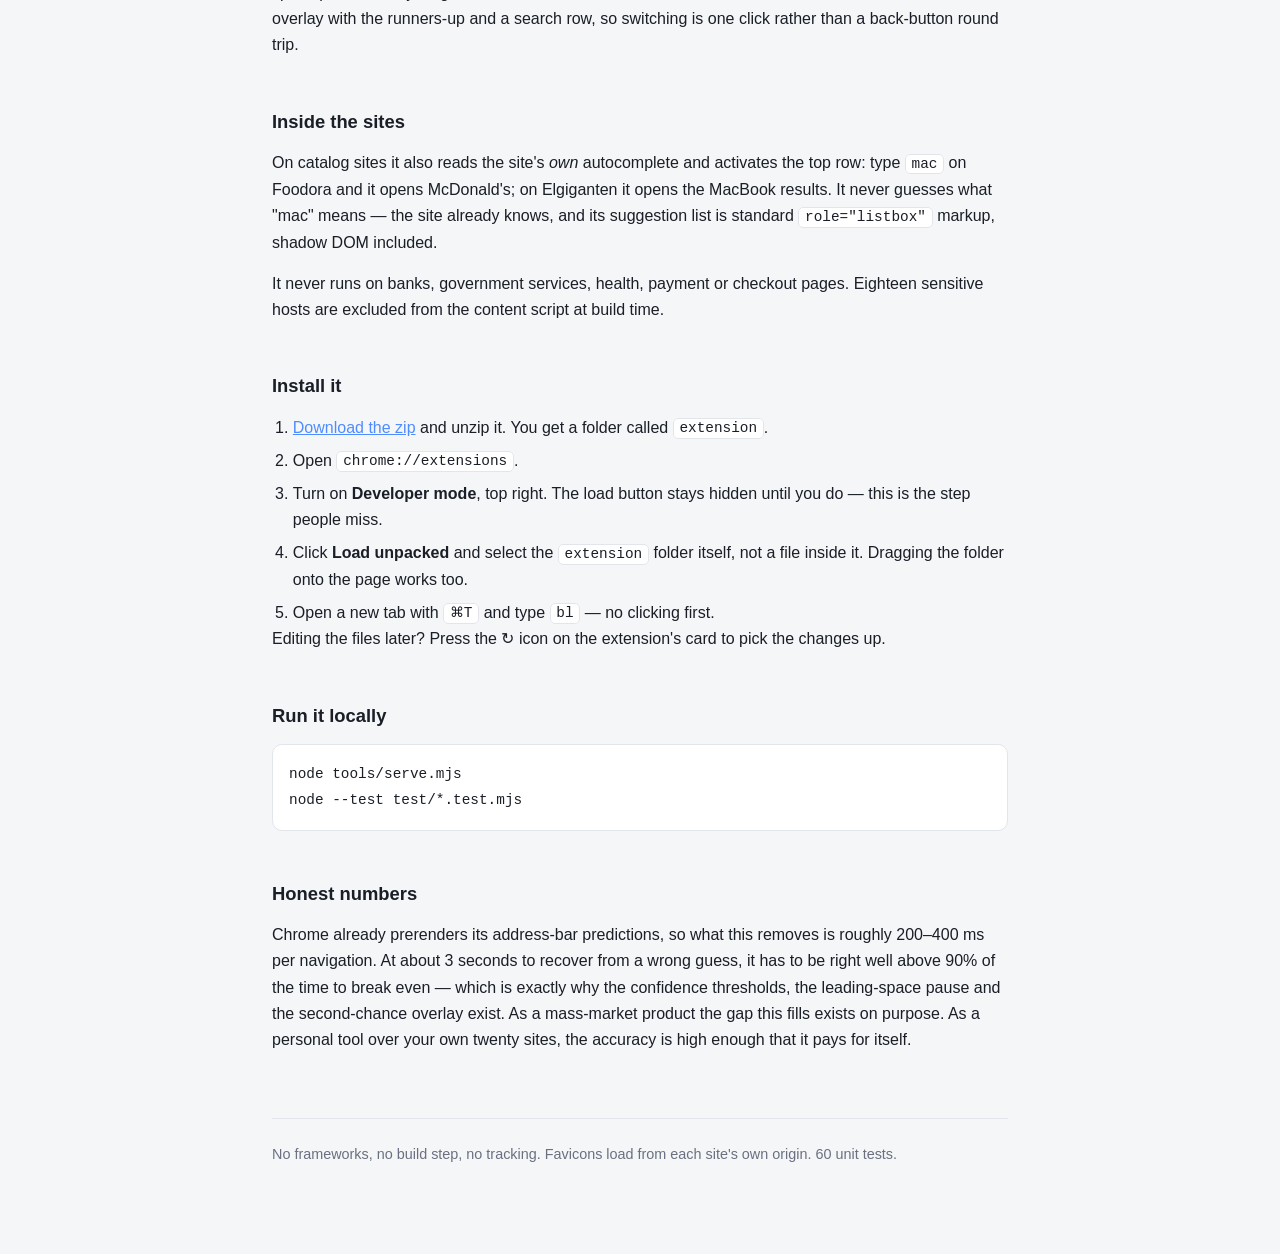
==== commit 8737334a: "Let a leading space mean "let me think" Esc as the pause key had two problems: it needed a hint to b" ====
--- a/index.html
+++ b/index.html
@@ -365,7 +365,8 @@
       <p>
         Auto-navigation is only worth it if a bad guess costs nothing. So it only fires
         when the top candidate holds at least 75% of the matched score and beats the
-        runner-up by 1.5×; <kbd>Esc</kbd> pauses it; and on arrival the destination shows
+        runner-up by 1.5×; starting the input with a space pauses everything until
+        Enter or a click; and on arrival the destination shows
         a five-second overlay with the runners-up and a search row, so switching is one
         click rather than a back-button round trip.
       </p>
@@ -417,7 +418,7 @@
         Chrome already prerenders its address-bar predictions, so what this removes is
         roughly 200–400 ms per navigation. At about 3 seconds to recover from a wrong
         guess, it has to be right well above 90% of the time to break even — which is
-        exactly why the confidence thresholds, the <kbd>Esc</kbd> key and the
+        exactly why the confidence thresholds, the leading-space pause and the
         second-chance overlay exist. As a mass-market product the gap this fills exists
         on purpose. As a personal tool over your own twenty sites, the accuracy is high
         enough that it pays for itself.
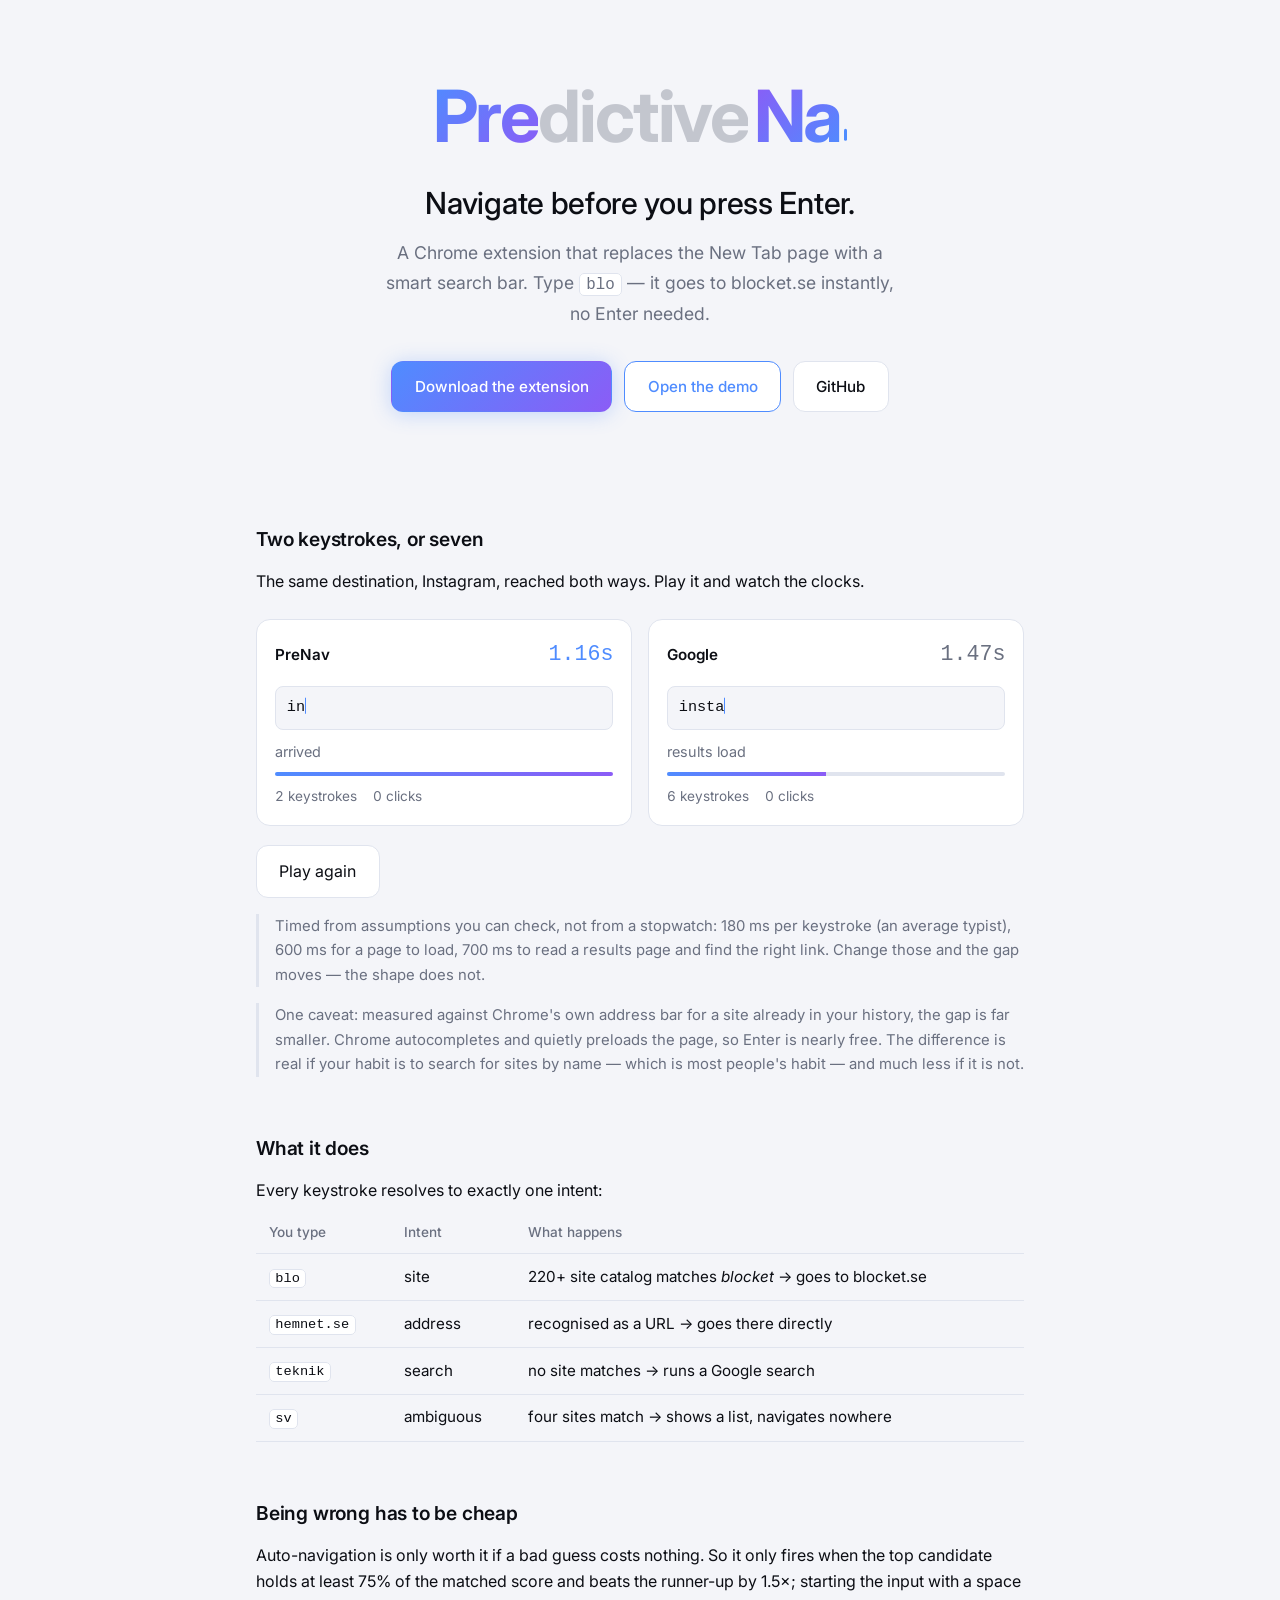
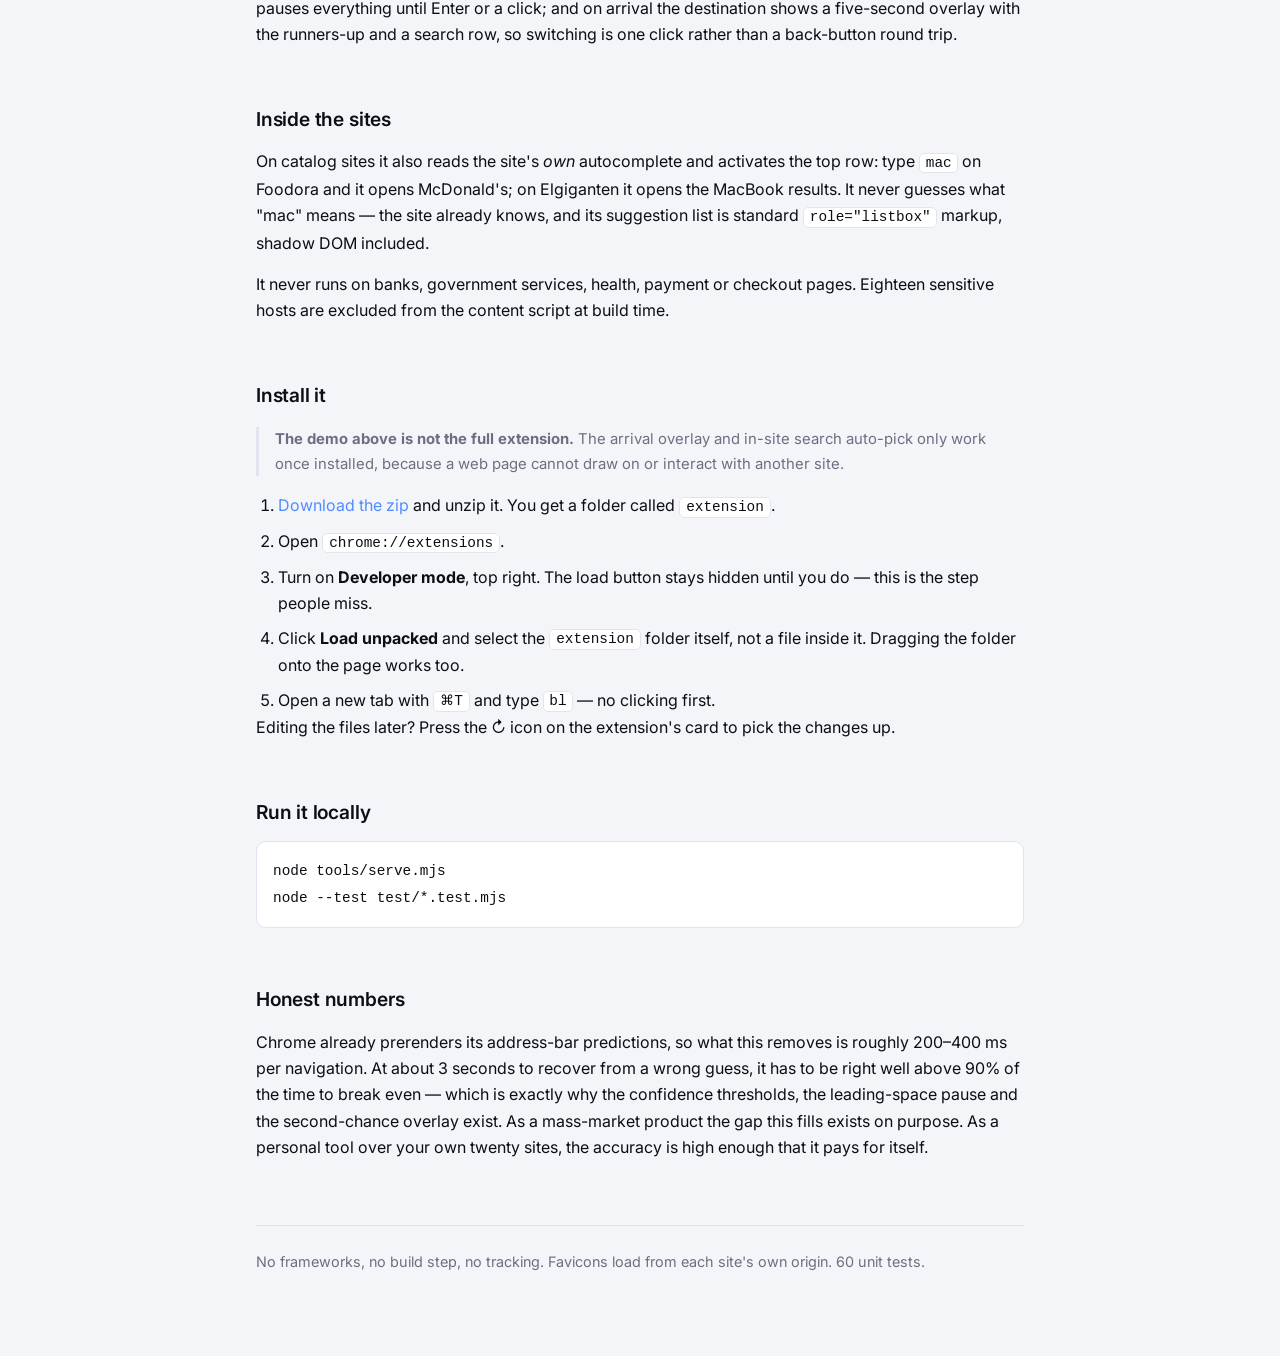
==== commit e567df18: "redesign: PreNav brand animation, fix teknik search copy, simplify README - Landing page: animated P" ====
--- a/index.html
+++ b/index.html
@@ -3,27 +3,36 @@
   <head>
     <meta charset="utf-8" />
     <meta name="viewport" content="width=device-width, initial-scale=1" />
-    <title>Predictive Nav — navigate before you press Enter</title>
+    <title>PreNav — navigate before you press Enter</title>
     <meta
       name="description"
-      content="A Chrome extension that predicts the site you are typing and navigates before you press Enter."
+      content="A Chrome extension that predicts the site you are typing and navigates before you press Enter. 220+ sites, works in milliseconds."
+    />
+    <link rel="preconnect" href="https://fonts.googleapis.com" />
+    <link rel="preconnect" href="https://fonts.gstatic.com" crossorigin />
+    <link
+      href="https://fonts.googleapis.com/css2?family=Inter:wght@400;500;600;700&display=swap"
+      rel="stylesheet"
     />
     <style>
       :root {
-        --bg: #0f1115;
-        --surface: #1a1e26;
-        --text: #e8eaf0;
-        --text-dim: #8a90a0;
+        --bg: #0c0e14;
+        --surface: #161922;
+        --surface2: #1e2330;
+        --text: #e8eaf2;
+        --text-dim: #7a8299;
         --accent: #4f8cff;
-        --border: #262b36;
+        --accent2: #8b5cf6;
+        --border: #242836;
       }
       @media (prefers-color-scheme: light) {
         :root {
-          --bg: #f5f6f8;
+          --bg: #f4f5f9;
           --surface: #fff;
-          --text: #1a1e26;
+          --surface2: #f0f2f7;
+          --text: #0c0e14;
           --text-dim: #6a7080;
-          --border: #e2e5ea;
+          --border: #e0e4ee;
         }
       }
       * {
@@ -33,60 +42,174 @@
       body {
         background: var(--bg);
         color: var(--text);
-        font: 16px/1.65 -apple-system, BlinkMacSystemFont, "Segoe UI", sans-serif;
-        padding: 4rem 1.5rem 6rem;
+        font: 16px/1.65 "Inter", -apple-system, BlinkMacSystemFont, "Segoe UI", sans-serif;
+        padding: 0 1.5rem 6rem;
       }
       main {
-        max-width: 46rem;
+        max-width: 48rem;
         margin: 0 auto;
       }
-      .eyebrow {
-        font-size: 0.8rem;
-        letter-spacing: 0.2em;
-        text-transform: uppercase;
+
+      /* ── hero ─────────────────────────────────────────────────── */
+      .hero {
+        padding: 5rem 0 3.5rem;
+        text-align: center;
+      }
+
+      /* wordmark */
+      .wordmark {
+        display: inline-flex;
+        align-items: baseline;
+        cursor: pointer;
+        margin-bottom: 2rem;
+        user-select: none;
+        line-height: 1;
+      }
+      .wm-pre,
+      .wm-nav {
+        font-size: clamp(2.8rem, 8vw, 4.5rem);
+        font-weight: 700;
+        letter-spacing: -0.03em;
+        line-height: 1;
+      }
+      .wm-pre {
+        background: linear-gradient(135deg, #4f8cff 0%, #8b5cf6 100%);
+        -webkit-background-clip: text;
+        -webkit-text-fill-color: transparent;
+        background-clip: text;
+      }
+      .wm-nav {
+        background: linear-gradient(135deg, #8b5cf6 0%, #4f8cff 100%);
+        -webkit-background-clip: text;
+        -webkit-text-fill-color: transparent;
+        background-clip: text;
+      }
+      .wm-ghost {
+        font-size: clamp(2.8rem, 8vw, 4.5rem);
+        font-weight: 700;
+        letter-spacing: -0.03em;
+        line-height: 1;
         color: var(--text-dim);
-      }
+        opacity: 0.35;
+        overflow: hidden;
+        max-width: 0;
+        display: inline-block;
+        white-space: nowrap;
+        transition: max-width 0.45s cubic-bezier(0.4, 0, 0.2, 1),
+          opacity 0.35s ease;
+        vertical-align: baseline;
+      }
+      .wm-ghost.collapsing {
+        max-width: 0 !important;
+        opacity: 0;
+      }
+      .wm-space {
+        display: inline-block;
+        width: 0.35em;
+        overflow: hidden;
+        transition: width 0.4s cubic-bezier(0.4, 0, 0.2, 1);
+      }
+      .wm-caret {
+        display: inline-block;
+        width: 3px;
+        height: 0.75em;
+        background: var(--accent);
+        border-radius: 2px;
+        margin-left: 3px;
+        vertical-align: baseline;
+        translate: 0 -0.08em;
+        opacity: 1;
+        transition: opacity 0.2s;
+      }
+      .wm-caret.blink {
+        animation: caretBlink 0.9s steps(1) infinite;
+      }
+      .wm-caret.gone {
+        opacity: 0;
+      }
+      @keyframes caretBlink {
+        50% { opacity: 0; }
+      }
+
       h1 {
-        font-size: clamp(1.9rem, 5vw, 2.7rem);
-        line-height: 1.15;
-        margin: 0.6rem 0 1rem;
-        letter-spacing: -0.02em;
+        font-size: clamp(1.4rem, 3.5vw, 1.9rem);
+        font-weight: 500;
+        line-height: 1.3;
+        color: var(--text);
+        margin-bottom: 0.9rem;
+        letter-spacing: -0.01em;
       }
       .lede {
-        font-size: 1.15rem;
+        font-size: 1.1rem;
         color: var(--text-dim);
-        max-width: 34rem;
-      }
-      h2 {
-        font-size: 1.15rem;
-        margin: 3rem 0 0.8rem;
-      }
-      p + p {
-        margin-top: 0.9rem;
-      }
-      a {
-        color: var(--accent);
+        max-width: 32rem;
+        margin: 0 auto;
+        line-height: 1.7;
       }
       .actions {
         display: flex;
         flex-wrap: wrap;
         gap: 0.75rem;
         margin-top: 2rem;
+        justify-content: center;
       }
       .btn {
         display: inline-block;
-        padding: 0.7rem 1.2rem;
-        border-radius: 10px;
+        padding: 0.75rem 1.4rem;
+        border-radius: 12px;
         border: 1px solid var(--border);
         text-decoration: none;
         color: var(--text);
         font-weight: 500;
+        font-size: 0.95rem;
+        font-family: inherit;
+        cursor: pointer;
+        transition: background 0.18s, border-color 0.18s, transform 0.12s,
+          box-shadow 0.18s;
+        background: var(--surface);
+      }
+      .btn:hover {
+        background: var(--surface2);
+        transform: translateY(-1px);
+        box-shadow: 0 4px 16px rgba(0, 0, 0, 0.18);
       }
       .btn.primary {
-        background: var(--accent);
+        background: linear-gradient(135deg, #4f8cff 0%, #8b5cf6 100%);
+        border-color: transparent;
+        color: #fff;
+        box-shadow: 0 2px 20px rgba(79, 140, 255, 0.3);
+      }
+      .btn.primary:hover {
+        box-shadow: 0 4px 28px rgba(79, 140, 255, 0.45);
+        transform: translateY(-2px);
+      }
+      .btn.demo {
         border-color: var(--accent);
-        color: #fff;
-      }
+        color: var(--accent);
+      }
+      .btn.demo:hover {
+        background: rgba(79, 140, 255, 0.08);
+      }
+
+      /* ── sections ─────────────────────────────────────────────── */
+      h2 {
+        font-size: 1.2rem;
+        font-weight: 600;
+        margin: 3.5rem 0 0.8rem;
+        letter-spacing: -0.01em;
+      }
+      p + p {
+        margin-top: 0.9rem;
+      }
+      a {
+        color: var(--accent);
+        text-decoration: none;
+      }
+      a:hover {
+        text-decoration: underline;
+      }
+
+      /* ── table ────────────────────────────────────────────────── */
       table {
         width: 100%;
         border-collapse: collapse;
@@ -96,7 +219,7 @@
       th,
       td {
         text-align: left;
-        padding: 0.55rem 0.7rem;
+        padding: 0.6rem 0.8rem;
         border-bottom: 1px solid var(--border);
         vertical-align: top;
       }
@@ -128,18 +251,20 @@
         padding: 0;
       }
       .note {
-        border-left: 3px solid var(--accent);
+        border-left: 3px solid var(--border);
         padding-left: 1rem;
         color: var(--text-dim);
         margin-top: 1rem;
+        font-size: 0.93rem;
       }
       ol {
-        padding-left: 1.3rem;
+        padding-left: 1.4rem;
       }
       li + li {
-        margin-top: 0.4rem;
-      }
-      /* --- the race ------------------------------------------------------ */
+        margin-top: 0.5rem;
+      }
+
+      /* ── race ─────────────────────────────────────────────────── */
       .race {
         display: grid;
         gap: 1rem;
@@ -152,8 +277,8 @@
       }
       .lane {
         border: 1px solid var(--border);
-        border-radius: 12px;
-        padding: 1rem;
+        border-radius: 14px;
+        padding: 1.1rem;
         background: var(--surface);
       }
       .lane-head {
@@ -164,6 +289,7 @@
       }
       .lane-name {
         font-weight: 600;
+        font-size: 0.95rem;
       }
       .lane-clock {
         font-family: ui-monospace, SFMono-Regular, Menlo, monospace;
@@ -197,9 +323,7 @@
         animation: blink 1s steps(1) infinite;
       }
       @keyframes blink {
-        50% {
-          opacity: 0;
-        }
+        50% { opacity: 0; }
       }
       .lane-step {
         margin-top: 0.6rem;
@@ -218,7 +342,7 @@
         display: block;
         height: 100%;
         width: 0;
-        background: var(--accent);
+        background: linear-gradient(90deg, var(--accent), var(--accent2));
       }
       .lane-tally {
         display: flex;
@@ -256,32 +380,36 @@
   </head>
   <body>
     <main>
-      <p class="eyebrow">Predictive Nav</p>
-      <h1>Navigate before you press Enter.</h1>
-      <p class="lede">
-        A Chrome extension that replaces the New Tab page with a bar that acts on what
-        you are typing. Type <code>blo</code> and it goes to blocket.se — no Enter.
-      </p>
-
-      <div class="actions">
-        <a
-          class="btn primary"
-          href="https://github.com/josefanderberg/predictive-nav/releases/latest/download/predictive-nav-extension.zip"
-          >Download the extension</a
-        >
-        <a class="btn" href="extension/newtab.html">Try the bar here</a>
-        <a class="btn" href="https://github.com/josefanderberg/predictive-nav">Source on GitHub</a>
-      </div>
-
-      <p class="note">
-        <strong>This page is not the extension.</strong> It is a description of one, plus
-        a working copy of the search bar you can type into. The parts that act on other
-        sites — the arrival overlay and the in-site search auto-pick — can only run once
-        the extension is installed, because a web page is not allowed to draw on or click
-        inside another site. Download it above, then follow
-        <a href="#install">Install it</a>.
-      </p>
-
+      <!-- ── Hero ───────────────────────────────────────────── -->
+      <section class="hero">
+        <div class="wordmark" id="wordmark" role="img" aria-label="PreNav">
+          <span class="wm-pre" id="wm-pre"></span
+          ><span class="wm-ghost" id="wm-ghost-pre"></span
+          ><span class="wm-space" id="wm-space"></span
+          ><span class="wm-nav" id="wm-nav"></span
+          ><span class="wm-ghost" id="wm-ghost-nav"></span
+          ><b class="wm-caret blink" id="wm-caret"></b>
+        </div>
+
+        <h1>Navigate before you press Enter.</h1>
+        <p class="lede">
+          A Chrome extension that replaces the New Tab page with a smart search bar.
+          Type <code>blo</code> — it goes to blocket.se instantly, no Enter needed.
+        </p>
+
+        <div class="actions">
+          <a
+            class="btn primary"
+            id="btn-download"
+            href="https://github.com/josefanderberg/predictive-nav/releases/latest/download/predictive-nav-extension.zip"
+            >Download the extension</a
+          >
+          <a class="btn demo" id="btn-demo" href="extension/newtab.html">Open the demo</a>
+          <a class="btn" id="btn-github" href="https://github.com/josefanderberg/predictive-nav">GitHub</a>
+        </div>
+      </section>
+
+      <!-- ── Race ───────────────────────────────────────────── -->
       <h2 id="race-heading">Two keystrokes, or seven</h2>
       <p>
         The same destination, Instagram, reached both ways. Play it and watch the
@@ -291,7 +419,7 @@
       <div class="race" id="race">
         <div class="lane" data-lane="nav">
           <div class="lane-head">
-            <span class="lane-name">Predictive Nav</span>
+            <span class="lane-name">PreNav</span>
             <span class="lane-clock">0.00s</span>
           </div>
           <div class="lane-screen"><span class="lane-typed"></span><b class="caret"></b></div>
@@ -324,13 +452,14 @@
         the shape does not.
       </p>
       <p class="note">
-        One caveat this page owes you: measured against Chrome's own address bar,
-        for a site already in your history, the gap is far smaller. Chrome
-        autocompletes and quietly preloads the page, so Enter is nearly free. The
-        two seconds below are real if your habit is to search for sites by name —
-        which is most people's — and much less if it is not.
-      </p>
-
+        One caveat: measured against Chrome's own address bar for a site already in
+        your history, the gap is far smaller. Chrome autocompletes and quietly
+        preloads the page, so Enter is nearly free. The difference is real if your
+        habit is to search for sites by name — which is most people's habit — and
+        much less if it is not.
+      </p>
+
+      <!-- ── What it does ───────────────────────────────────── -->
       <h2>What it does</h2>
       <p>Every keystroke resolves to exactly one intent:</p>
       <table>
@@ -342,7 +471,7 @@
         <tr>
           <td><code>blo</code></td>
           <td>site</td>
-          <td>160-site catalog matches <em>blocket</em> → goes to blocket.se</td>
+          <td>220+ site catalog matches <em>blocket</em> → goes to blocket.se</td>
         </tr>
         <tr>
           <td><code>hemnet.se</code></td>
@@ -352,7 +481,7 @@
         <tr>
           <td><code>teknik</code></td>
           <td>search</td>
-          <td>no site matches → jumps to the first organic result, past the ads</td>
+          <td>no site matches → runs a Google search</td>
         </tr>
         <tr>
           <td><code>sv</code></td>
@@ -361,22 +490,24 @@
         </tr>
       </table>
 
+      <!-- ── Being wrong ────────────────────────────────────── -->
       <h2>Being wrong has to be cheap</h2>
       <p>
         Auto-navigation is only worth it if a bad guess costs nothing. So it only fires
         when the top candidate holds at least 75% of the matched score and beats the
         runner-up by 1.5×; starting the input with a space pauses everything until
-        Enter or a click; and on arrival the destination shows
-        a five-second overlay with the runners-up and a search row, so switching is one
-        click rather than a back-button round trip.
-      </p>
-
+        Enter or a click; and on arrival the destination shows a five-second overlay
+        with the runners-up and a search row, so switching is one click rather than a
+        back-button round trip.
+      </p>
+
+      <!-- ── Inside the sites ───────────────────────────────── -->
       <h2>Inside the sites</h2>
       <p>
-        On catalog sites it also reads the site's <em>own</em> autocomplete and activates
-        the top row: type <code>mac</code> on Foodora and it opens McDonald's; on
-        Elgiganten it opens the MacBook results. It never guesses what "mac" means — the
-        site already knows, and its suggestion list is standard
+        On catalog sites it also reads the site's <em>own</em> autocomplete and
+        activates the top row: type <code>mac</code> on Foodora and it opens
+        McDonald's; on Elgiganten it opens the MacBook results. It never guesses what
+        "mac" means — the site already knows, and its suggestion list is standard
         <code>role="listbox"</code> markup, shadow DOM included.
       </p>
       <p>
@@ -384,7 +515,13 @@
         Eighteen sensitive hosts are excluded from the content script at build time.
       </p>
 
+      <!-- ── Install ────────────────────────────────────────── -->
       <h2 id="install">Install it</h2>
+      <p class="note" style="margin-bottom: 1rem;">
+        <strong>The demo above is not the full extension.</strong> The arrival overlay
+        and in-site search auto-pick only work once installed, because a web page
+        cannot draw on or interact with another site.
+      </p>
       <ol>
         <li>
           <a
@@ -395,12 +532,13 @@
         </li>
         <li>Open <code>chrome://extensions</code>.</li>
         <li>
-          Turn on <strong>Developer mode</strong>, top right. The load button stays hidden
-          until you do — this is the step people miss.
+          Turn on <strong>Developer mode</strong>, top right. The load button stays
+          hidden until you do — this is the step people miss.
         </li>
         <li>
           Click <strong>Load unpacked</strong> and select the <code>extension</code>
-          folder itself, not a file inside it. Dragging the folder onto the page works too.
+          folder itself, not a file inside it. Dragging the folder onto the page works
+          too.
         </li>
         <li>Open a new tab with <kbd>⌘T</kbd> and type <code>bl</code> — no clicking first.</li>
       </ol>
@@ -409,10 +547,12 @@
         changes up.
       </p>
 
+      <!-- ── Run locally ────────────────────────────────────── -->
       <h2>Run it locally</h2>
       <pre><code>node tools/serve.mjs
 node --test test/*.test.mjs</code></pre>
 
+      <!-- ── Honest numbers ─────────────────────────────────── -->
       <h2>Honest numbers</h2>
       <p>
         Chrome already prerenders its address-bar predictions, so what this removes is
@@ -430,21 +570,129 @@
       </footer>
     </main>
 
+    <!-- ── Wordmark animation ─────────────────────────────────── -->
     <script>
-      /**
-       * Plays both routes to Instagram on one clock.
-       *
-       * Every duration below is an assumption stated on the page rather than a
-       * measurement, so the animation can be checked by arithmetic instead of
-       * taken on trust.
-       */
       (() => {
-        const KEY = 180; // one keystroke, average typist
-        const LOAD = 600; // a page appearing
-        const SCAN = 700; // reading a results page for the right link
-        const CLICK = 150; // moving to a link and pressing it
-
-        const key = (ch) => ({ ms: KEY, type: "key", ch, label: `type “${ch}”` });
+        const LETTER_MS = 110;
+        const GHOST_DELAY = 200;
+        const BETWEEN_WORDS = 480;
+        const MERGE_DELAY = 950;
+
+        const elPre      = document.getElementById("wm-pre");
+        const elGhostPre = document.getElementById("wm-ghost-pre");
+        const elSpace    = document.getElementById("wm-space");
+        const elNav      = document.getElementById("wm-nav");
+        const elGhostNav = document.getElementById("wm-ghost-nav");
+        const elCaret    = document.getElementById("wm-caret");
+        const wordmark   = document.getElementById("wordmark");
+
+        let timers = [];
+        function after(ms, fn) {
+          const id = setTimeout(fn, ms);
+          timers.push(id);
+        }
+        function clearAll() {
+          timers.forEach(clearTimeout);
+          timers = [];
+        }
+
+        function reset() {
+          elPre.textContent = "";
+          elGhostPre.textContent = "";
+          elGhostPre.style.maxWidth = "0";
+          elGhostPre.classList.remove("collapsing");
+          elSpace.style.width = "0.35em";
+          elNav.textContent = "";
+          elGhostNav.textContent = "";
+          elGhostNav.style.maxWidth = "0";
+          elGhostNav.classList.remove("collapsing");
+          elCaret.className = "wm-caret blink";
+        }
+
+        function skipToFinal() {
+          clearAll();
+          elPre.textContent = "Pre";
+          elGhostPre.style.maxWidth = "0";
+          elGhostPre.style.opacity = "0";
+          elSpace.style.width = "0";
+          elNav.textContent = "Nav";
+          elGhostNav.style.maxWidth = "0";
+          elGhostNav.style.opacity = "0";
+          elCaret.className = "wm-caret gone";
+        }
+
+        function play() {
+          clearAll();
+          reset();
+
+          const preLetters = ["P", "r", "e"];
+          const navLetters = ["N", "a", "v"];
+          let t = 250;
+
+          // 1. Type "Pre"
+          preLetters.forEach((ch, i) => {
+            after(t + i * LETTER_MS, () => { elPre.textContent += ch; });
+          });
+          t += preLetters.length * LETTER_MS;
+
+          // 2. Ghost "dictive" expands
+          after(t + GHOST_DELAY, () => {
+            elGhostPre.textContent = "dictive";
+            elGhostPre.style.maxWidth = "9em";
+          });
+          t += GHOST_DELAY + BETWEEN_WORDS;
+
+          // 3. Type "Nav"
+          navLetters.forEach((ch, i) => {
+            after(t + i * LETTER_MS, () => { elNav.textContent += ch; });
+          });
+          t += navLetters.length * LETTER_MS;
+
+          // 4. Ghost "igation" expands
+          after(t + GHOST_DELAY, () => {
+            elGhostNav.textContent = "igation";
+            elGhostNav.style.maxWidth = "9em";
+          });
+          t += GHOST_DELAY;
+
+          // 5. Merge — collapse ghosts and close the space between words
+          after(t + MERGE_DELAY, () => {
+            elGhostPre.classList.add("collapsing");
+            elGhostNav.classList.add("collapsing");
+            elSpace.style.width = "0";
+            elCaret.className = "wm-caret gone";
+          });
+        }
+
+        wordmark.addEventListener("click", play);
+
+        document.addEventListener("visibilitychange", () => {
+          if (document.hidden && timers.length > 0) skipToFinal();
+        });
+
+        if (matchMedia("(prefers-reduced-motion: reduce)").matches) {
+          skipToFinal();
+          elPre.textContent = "Pre";
+          elNav.textContent = "Nav";
+        } else {
+          new IntersectionObserver((entries, self) => {
+            if (!entries.some((e) => e.isIntersecting)) return;
+            self.disconnect();
+            play();
+          }).observe(wordmark);
+        }
+      })();
+    </script>
+
+    <!-- ── Race animation ─────────────────────────────────────── -->
+    <script>
+      (() => {
+        const KEY  = 180;
+        const LOAD = 600;
+        const SCAN = 700;
+        const CLICK = 150;
+
+        const key = (ch) => ({ ms: KEY, type: "key", ch, label: `type "${ch}"` });
         const ROUTES = {
           nav: [
             key("i"),
@@ -471,11 +719,11 @@
           el,
           steps: ROUTES[el.dataset.lane],
           parts: {
-            clock: el.querySelector(".lane-clock"),
-            typed: el.querySelector(".lane-typed"),
-            step: el.querySelector(".lane-step"),
-            bar: el.querySelector(".lane-bar i"),
-            keys: el.querySelector(".keys"),
+            clock:  el.querySelector(".lane-clock"),
+            typed:  el.querySelector(".lane-typed"),
+            step:   el.querySelector(".lane-step"),
+            bar:    el.querySelector(".lane-bar i"),
+            keys:   el.querySelector(".keys"),
             clicks: el.querySelector(".clicks"),
           },
           finish: total(ROUTES[el.dataset.lane]),
@@ -485,20 +733,14 @@
         const verdict = document.getElementById("verdict");
         const plural = (n, word) => `${n} ${word}${n === 1 ? "" : "s"}`;
 
-        /** Draw one lane as it stands `elapsed` ms into the run. */
         function draw(lane, elapsed) {
           const at = Math.min(elapsed, lane.finish);
-          let seen = 0;
-          let typed = "";
-          let keys = 0;
-          let clicks = 0;
-          let label = "done";
-
+          let seen = 0, typed = "", keys = 0, clicks = 0, label = "done";
           for (const step of lane.steps) {
             const complete = at >= seen + step.ms;
             if (complete) {
               if (step.ch) typed += step.ch;
-              if (step.type === "key") keys++;
+              if (step.type === "key")   keys++;
               if (step.type === "click") clicks++;
             } else if (at >= seen) {
               label = step.label;
@@ -506,14 +748,13 @@
             }
             seen += step.ms;
           }
-
-          lane.el.dataset.done = String(at >= lane.finish);
+          lane.el.dataset.done   = String(at >= lane.finish);
           lane.el.dataset.typing = String(at < lane.finish);
-          lane.parts.clock.textContent = `${(at / 1000).toFixed(2)}s`;
-          lane.parts.typed.textContent = typed;
-          lane.parts.step.textContent = at >= lane.finish ? "arrived" : label;
-          lane.parts.bar.style.width = `${(at / lane.finish) * 100}%`;
-          lane.parts.keys.textContent = plural(keys, "keystroke");
+          lane.parts.clock.textContent  = `${(at / 1000).toFixed(2)}s`;
+          lane.parts.typed.textContent  = typed;
+          lane.parts.step.textContent   = at >= lane.finish ? "arrived" : label;
+          lane.parts.bar.style.width    = `${(at / lane.finish) * 100}%`;
+          lane.parts.keys.textContent   = plural(keys, "keystroke");
           lane.parts.clicks.textContent = plural(clicks, "click");
         }
 
@@ -543,9 +784,6 @@
 
         document.getElementById("replay").addEventListener("click", play);
 
-        // A hidden tab stops serving animation frames, which would otherwise
-        // leave the run frozen part-way with a clock that lies. Jump it to the
-        // end instead: the numbers are the point, the motion is decoration.
         document.addEventListener("visibilitychange", () => {
           if (!document.hidden || running === null) return;
           cancelAnimationFrame(running);
@@ -554,8 +792,6 @@
           settle();
         });
 
-        // Someone who asked for less motion still gets the numbers, just not
-        // the animation.
         if (matchMedia("(prefers-reduced-motion: reduce)").matches) {
           for (const lane of lanes) draw(lane, lane.finish);
           settle();
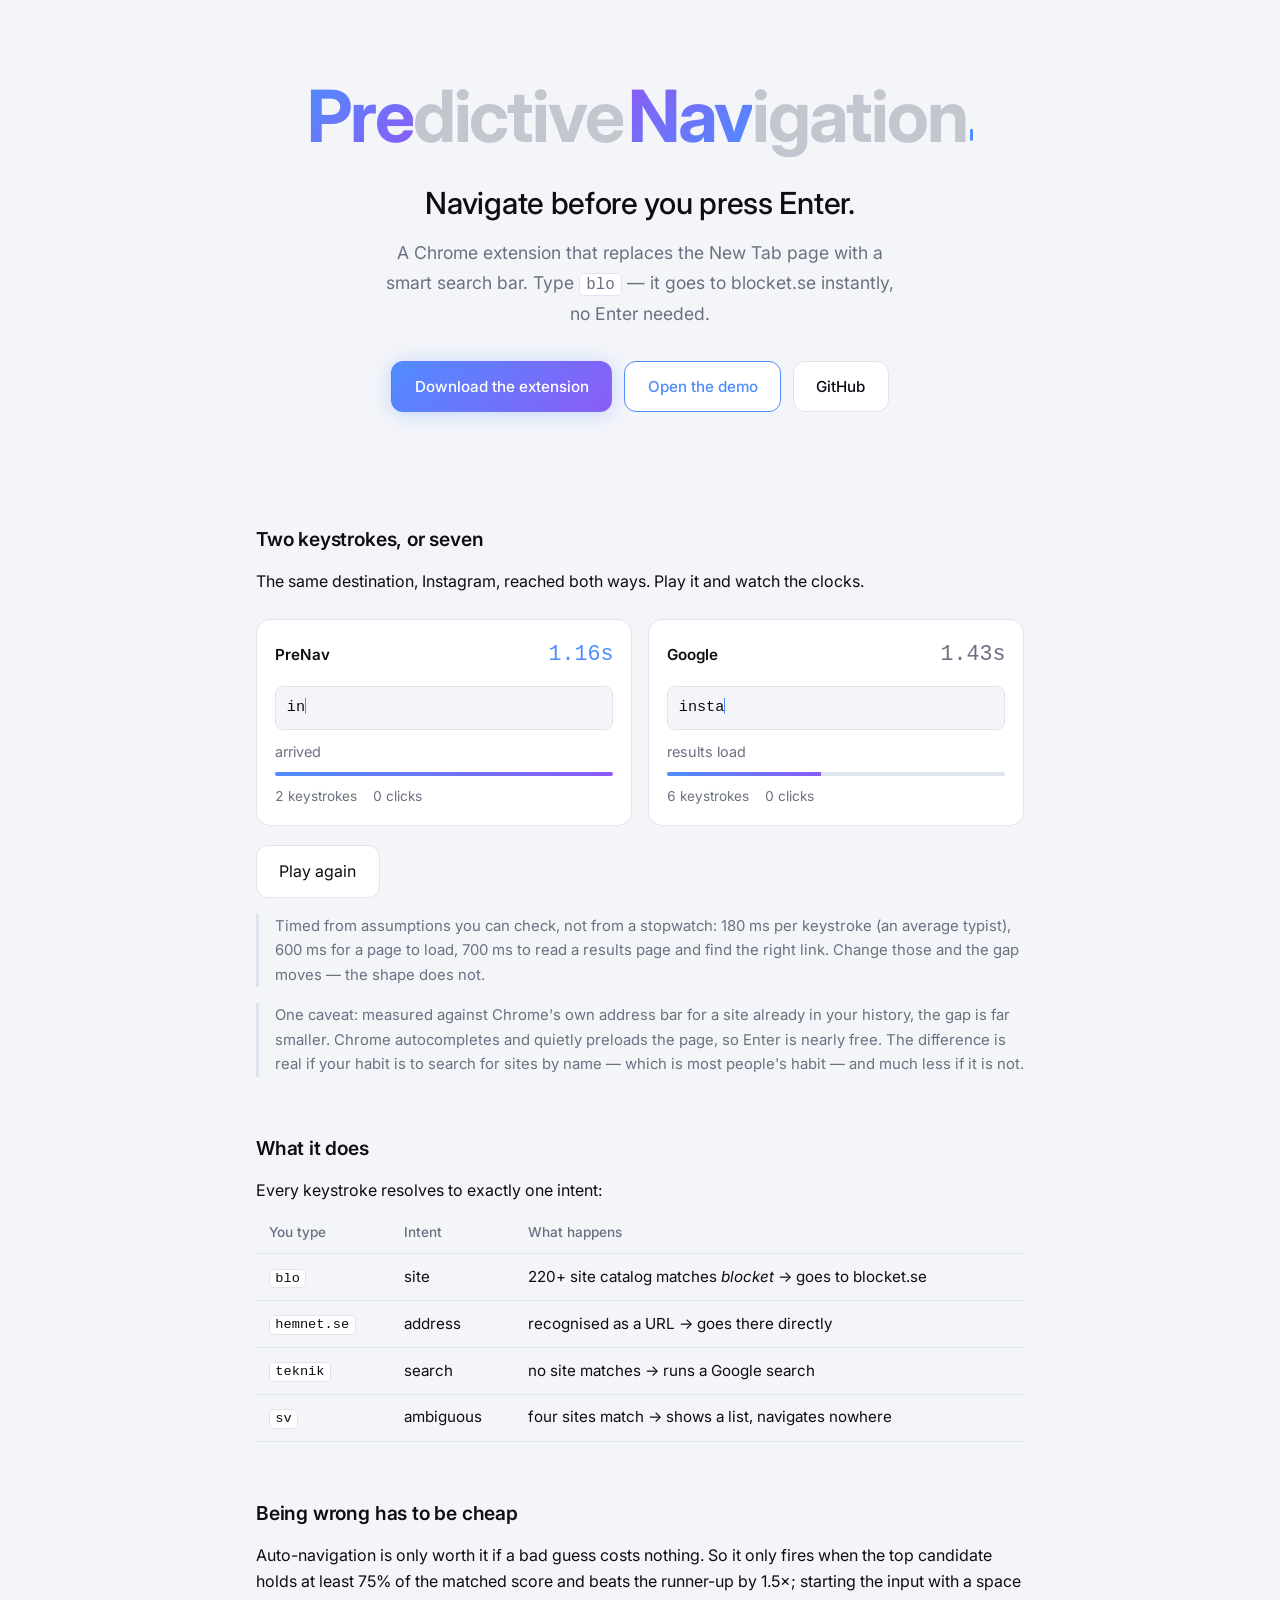
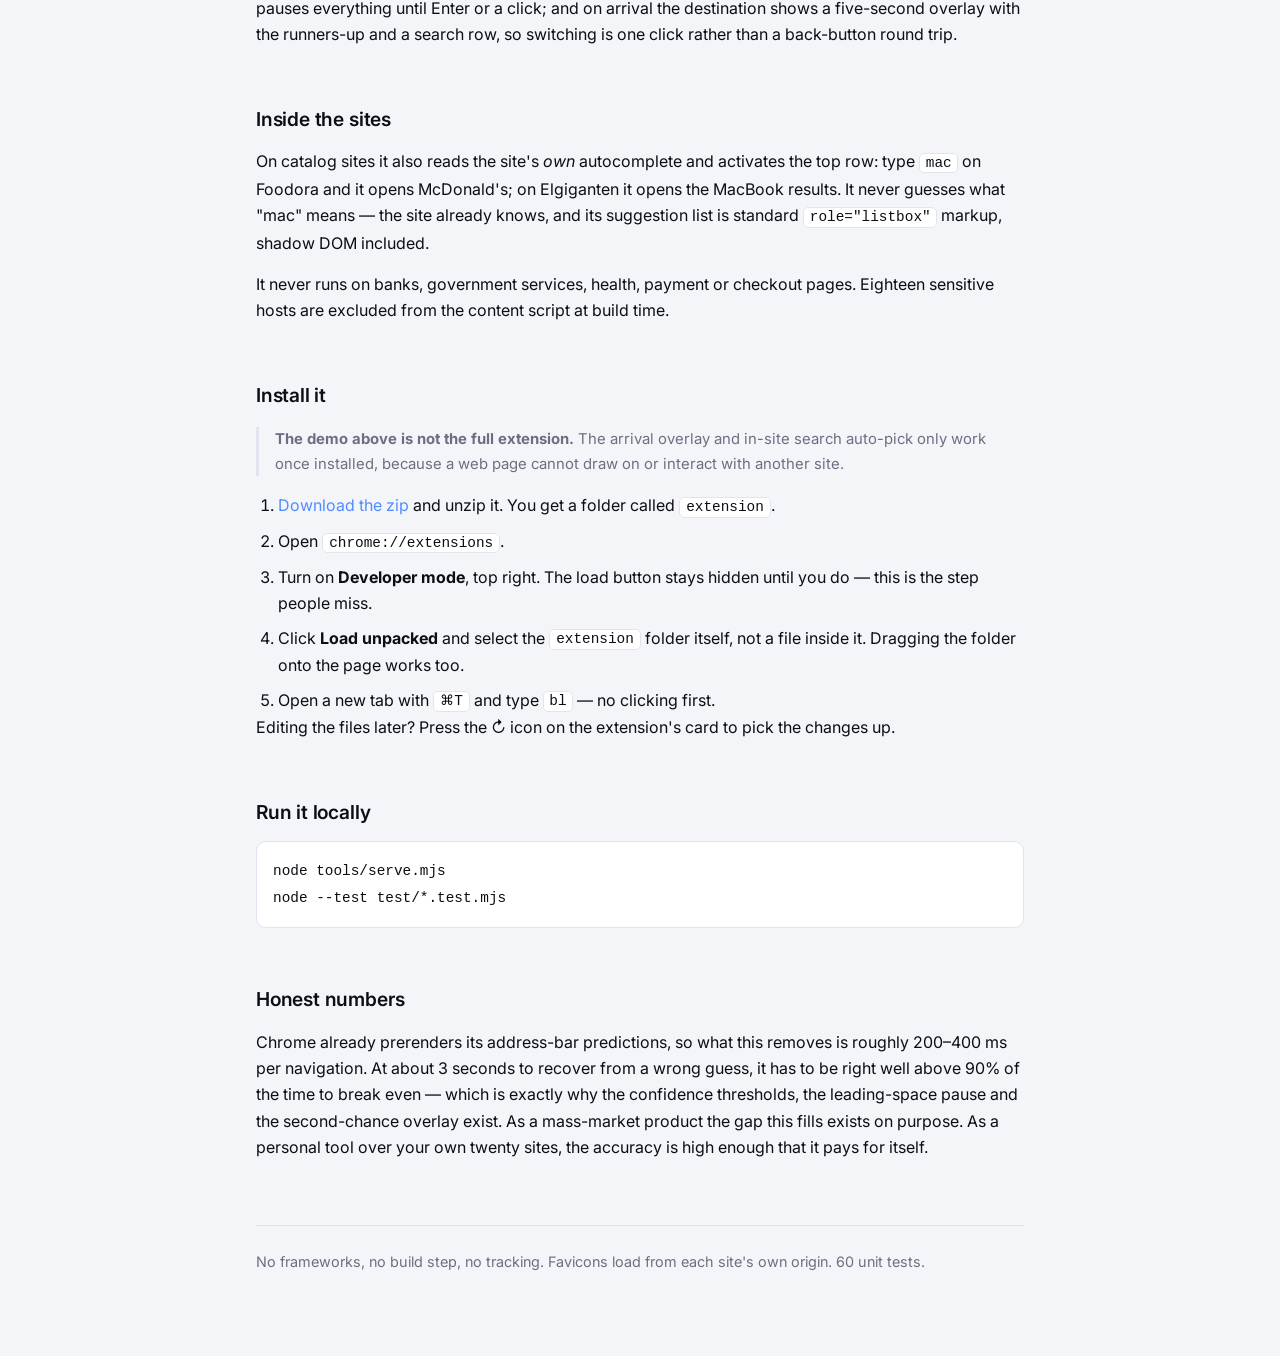
==== commit ba1a8be0: "fix: parallel Pre+Nav typing, fix descender clipping on ghost text" ====
--- a/index.html
+++ b/index.html
@@ -95,6 +95,9 @@
         max-width: 0;
         display: inline-block;
         white-space: nowrap;
+        /* padding-bottom prevents descenders (g, y, p…) from being clipped */
+        padding-bottom: 0.18em;
+        margin-bottom: -0.18em;
         transition: max-width 0.45s cubic-bezier(0.4, 0, 0.2, 1),
           opacity 0.35s ease;
         vertical-align: baseline;
@@ -629,33 +632,25 @@
           const navLetters = ["N", "a", "v"];
           let t = 250;
 
-          // 1. Type "Pre"
+          // 1. Type "Pre" and "Nav" simultaneously
           preLetters.forEach((ch, i) => {
             after(t + i * LETTER_MS, () => { elPre.textContent += ch; });
           });
+          navLetters.forEach((ch, i) => {
+            after(t + i * LETTER_MS, () => { elNav.textContent += ch; });
+          });
           t += preLetters.length * LETTER_MS;
 
-          // 2. Ghost "dictive" expands
+          // 2. Both ghost texts expand at once
           after(t + GHOST_DELAY, () => {
             elGhostPre.textContent = "dictive";
             elGhostPre.style.maxWidth = "9em";
-          });
-          t += GHOST_DELAY + BETWEEN_WORDS;
-
-          // 3. Type "Nav"
-          navLetters.forEach((ch, i) => {
-            after(t + i * LETTER_MS, () => { elNav.textContent += ch; });
-          });
-          t += navLetters.length * LETTER_MS;
-
-          // 4. Ghost "igation" expands
-          after(t + GHOST_DELAY, () => {
             elGhostNav.textContent = "igation";
             elGhostNav.style.maxWidth = "9em";
           });
           t += GHOST_DELAY;
 
-          // 5. Merge — collapse ghosts and close the space between words
+          // 3. Merge — collapse ghosts and close the space between words
           after(t + MERGE_DELAY, () => {
             elGhostPre.classList.add("collapsing");
             elGhostNav.classList.add("collapsing");
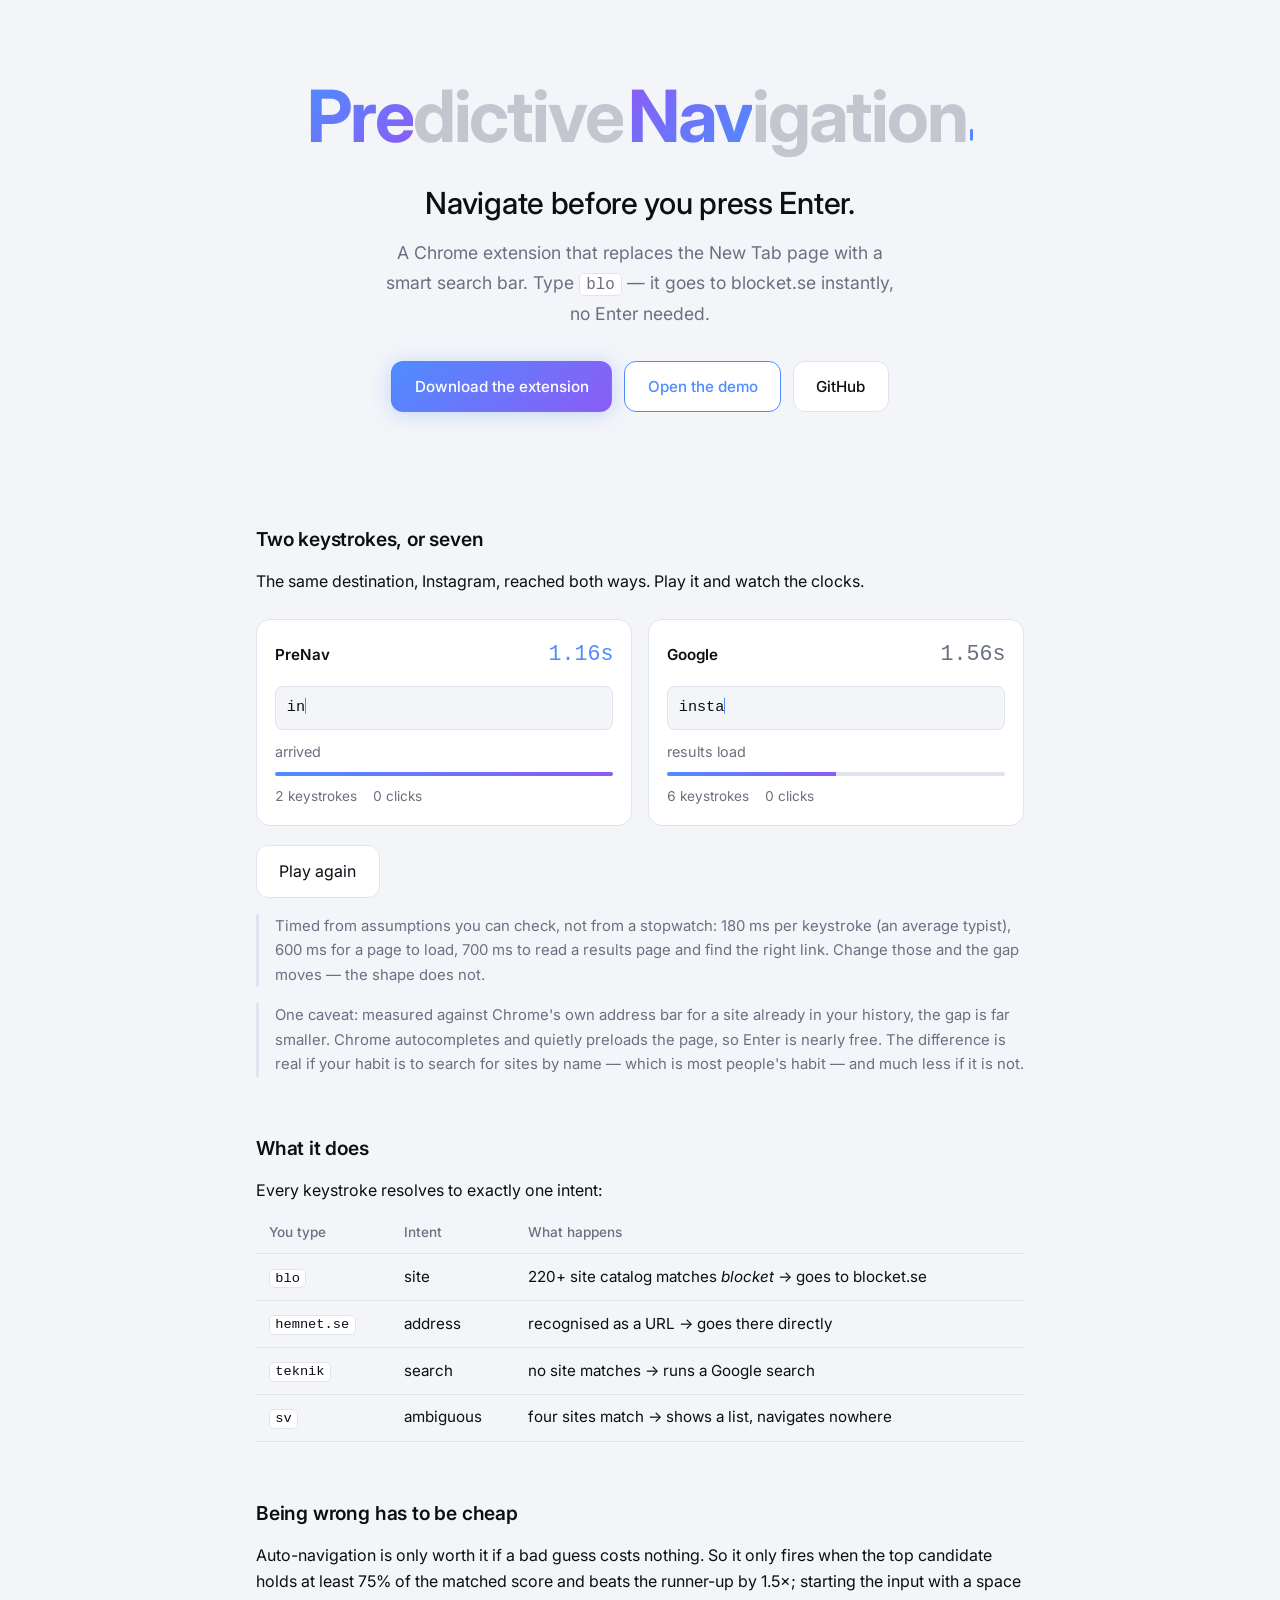
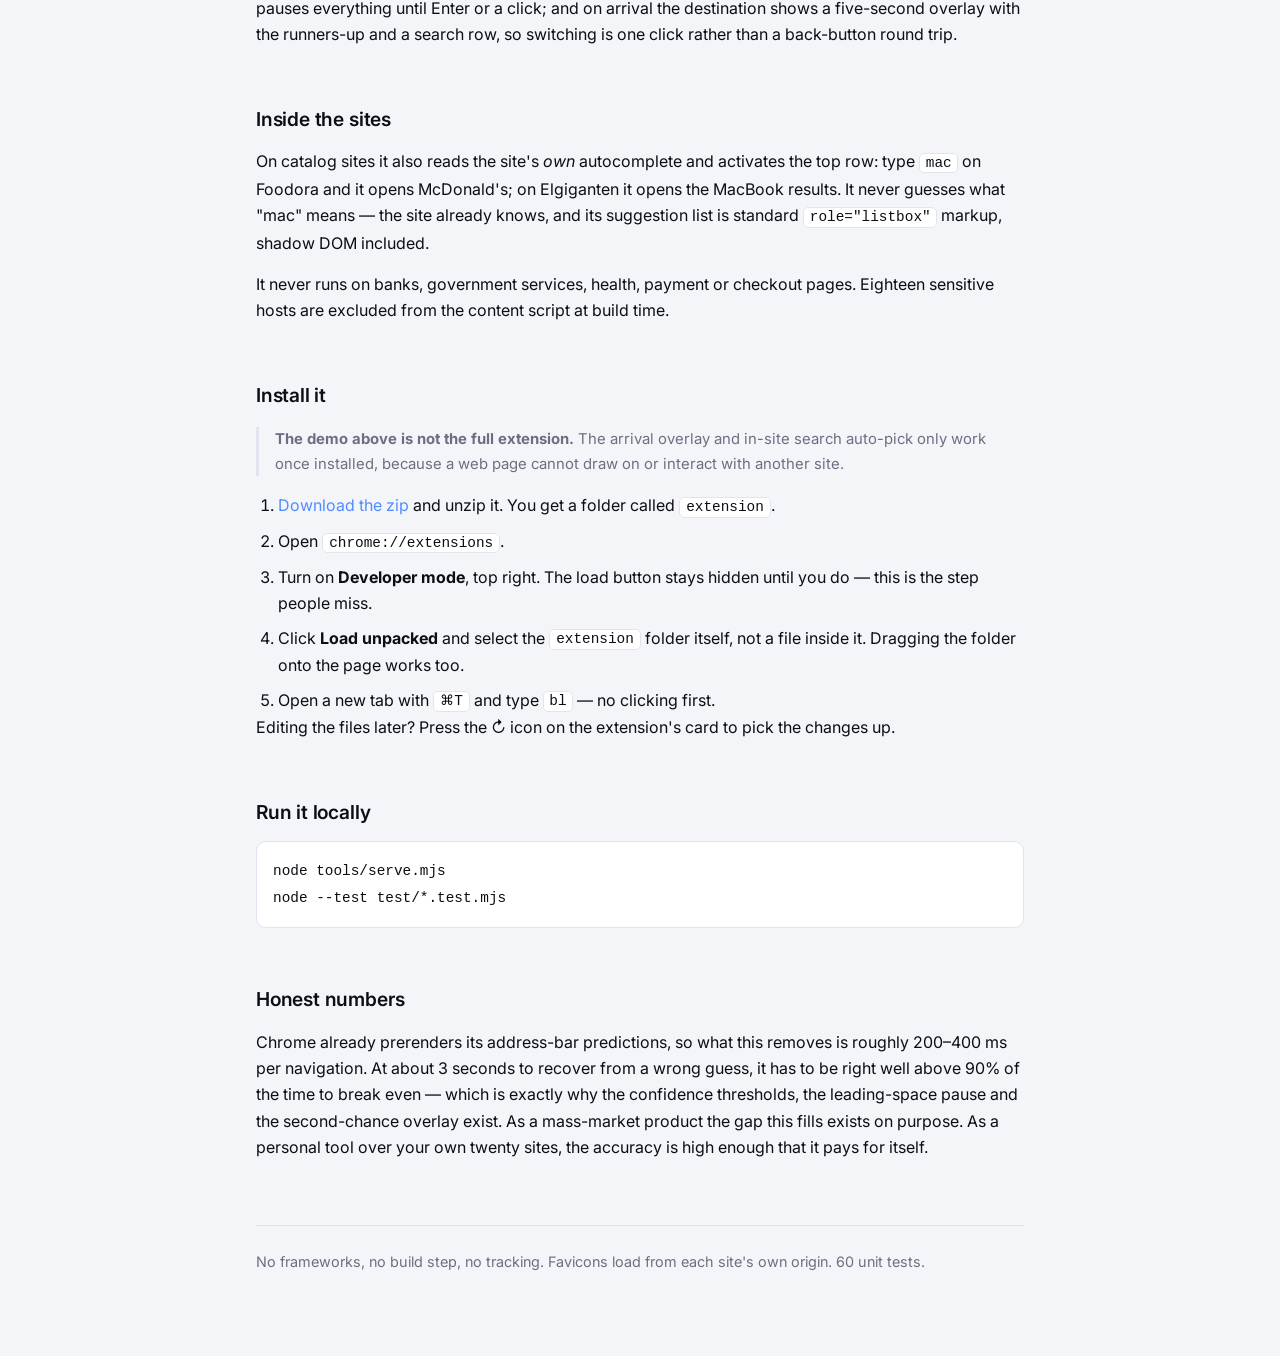
==== commit 45073af5: "branding: rename to PreNav, add app icon, favicons and webmanifest" ====
--- a/index.html
+++ b/index.html
@@ -8,6 +8,13 @@
       name="description"
       content="A Chrome extension that predicts the site you are typing and navigates before you press Enter. 220+ sites, works in milliseconds."
     />
+    <meta name="apple-mobile-web-app-title" content="PreNav" />
+    <meta name="application-name" content="PreNav" />
+    <meta name="theme-color" content="#0c0e14" />
+    <link rel="icon" type="image/png" sizes="32x32" href="icons/icon-32.png" />
+    <link rel="icon" type="image/png" sizes="16x16" href="icons/icon-16.png" />
+    <link rel="apple-touch-icon" sizes="180x180" href="icons/icon-180.png" />
+    <link rel="manifest" href="site.webmanifest" />
     <link rel="preconnect" href="https://fonts.googleapis.com" />
     <link rel="preconnect" href="https://fonts.gstatic.com" crossorigin />
     <link
